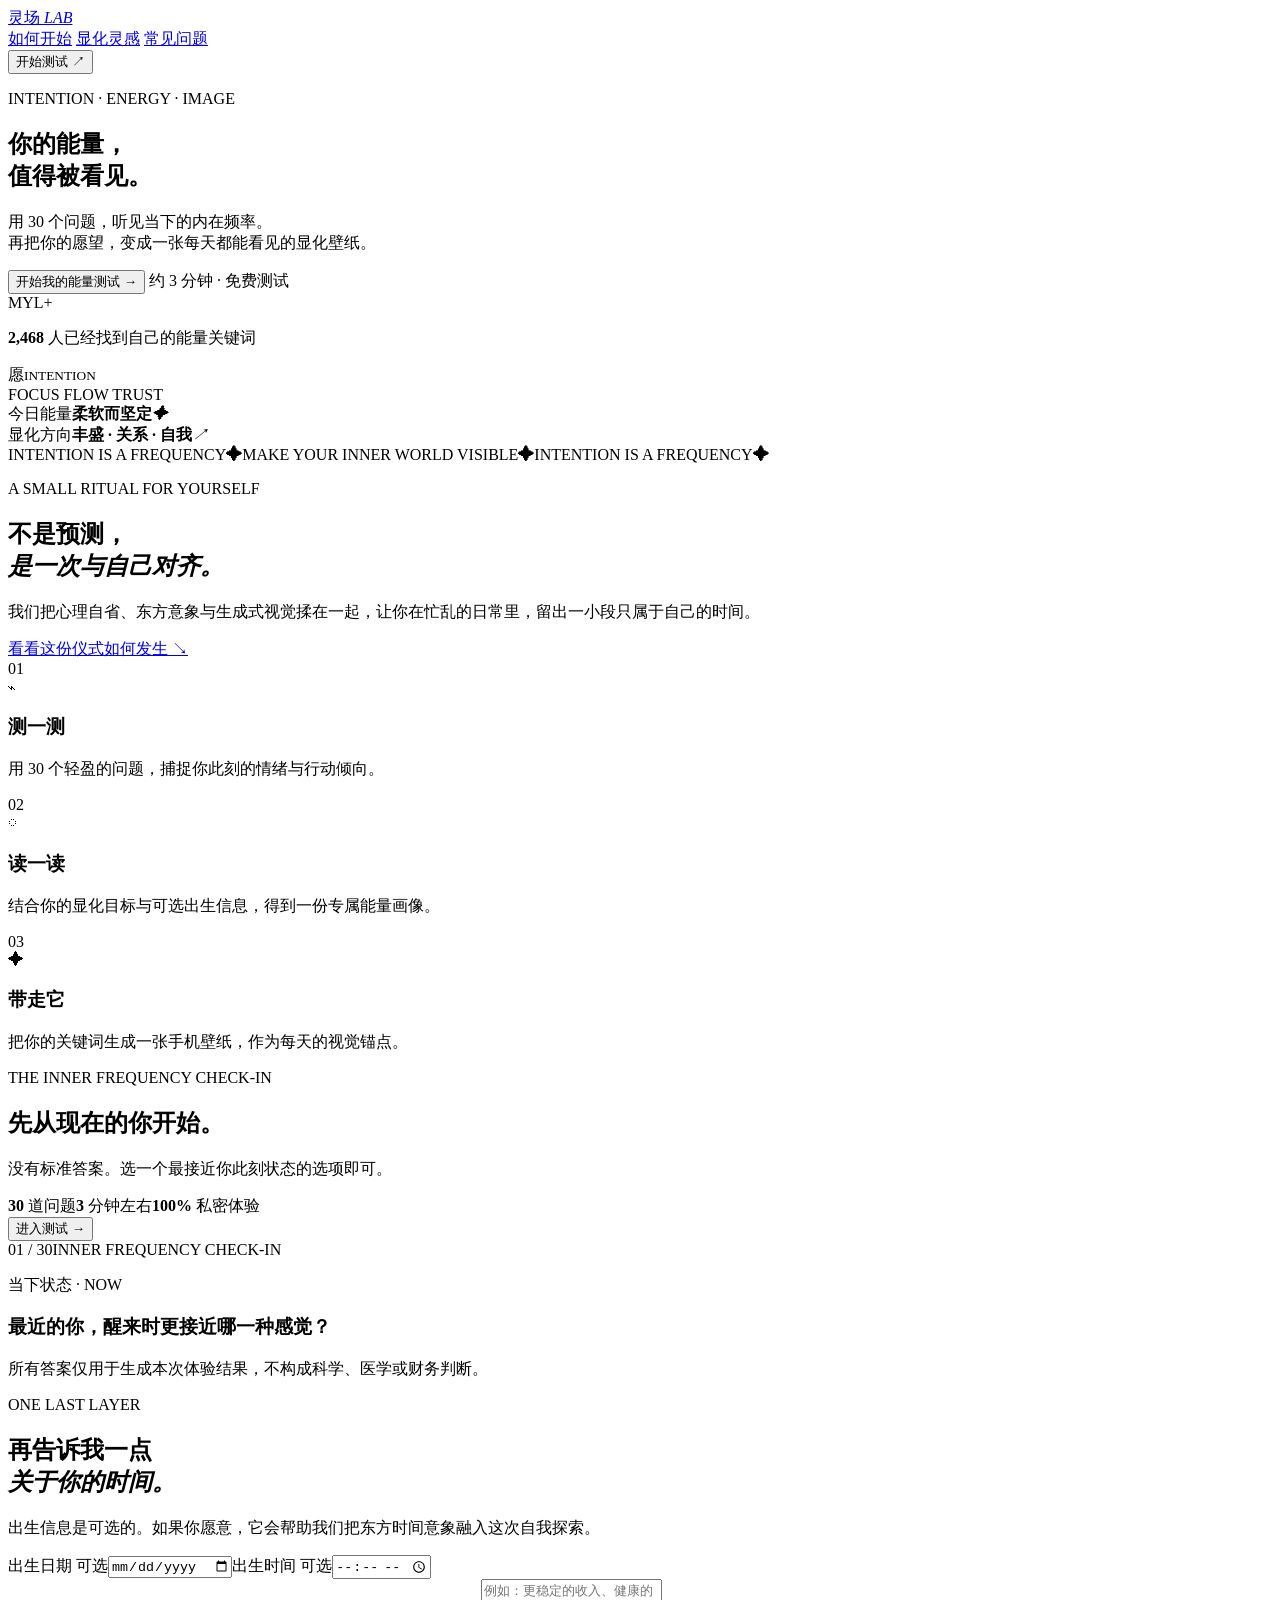
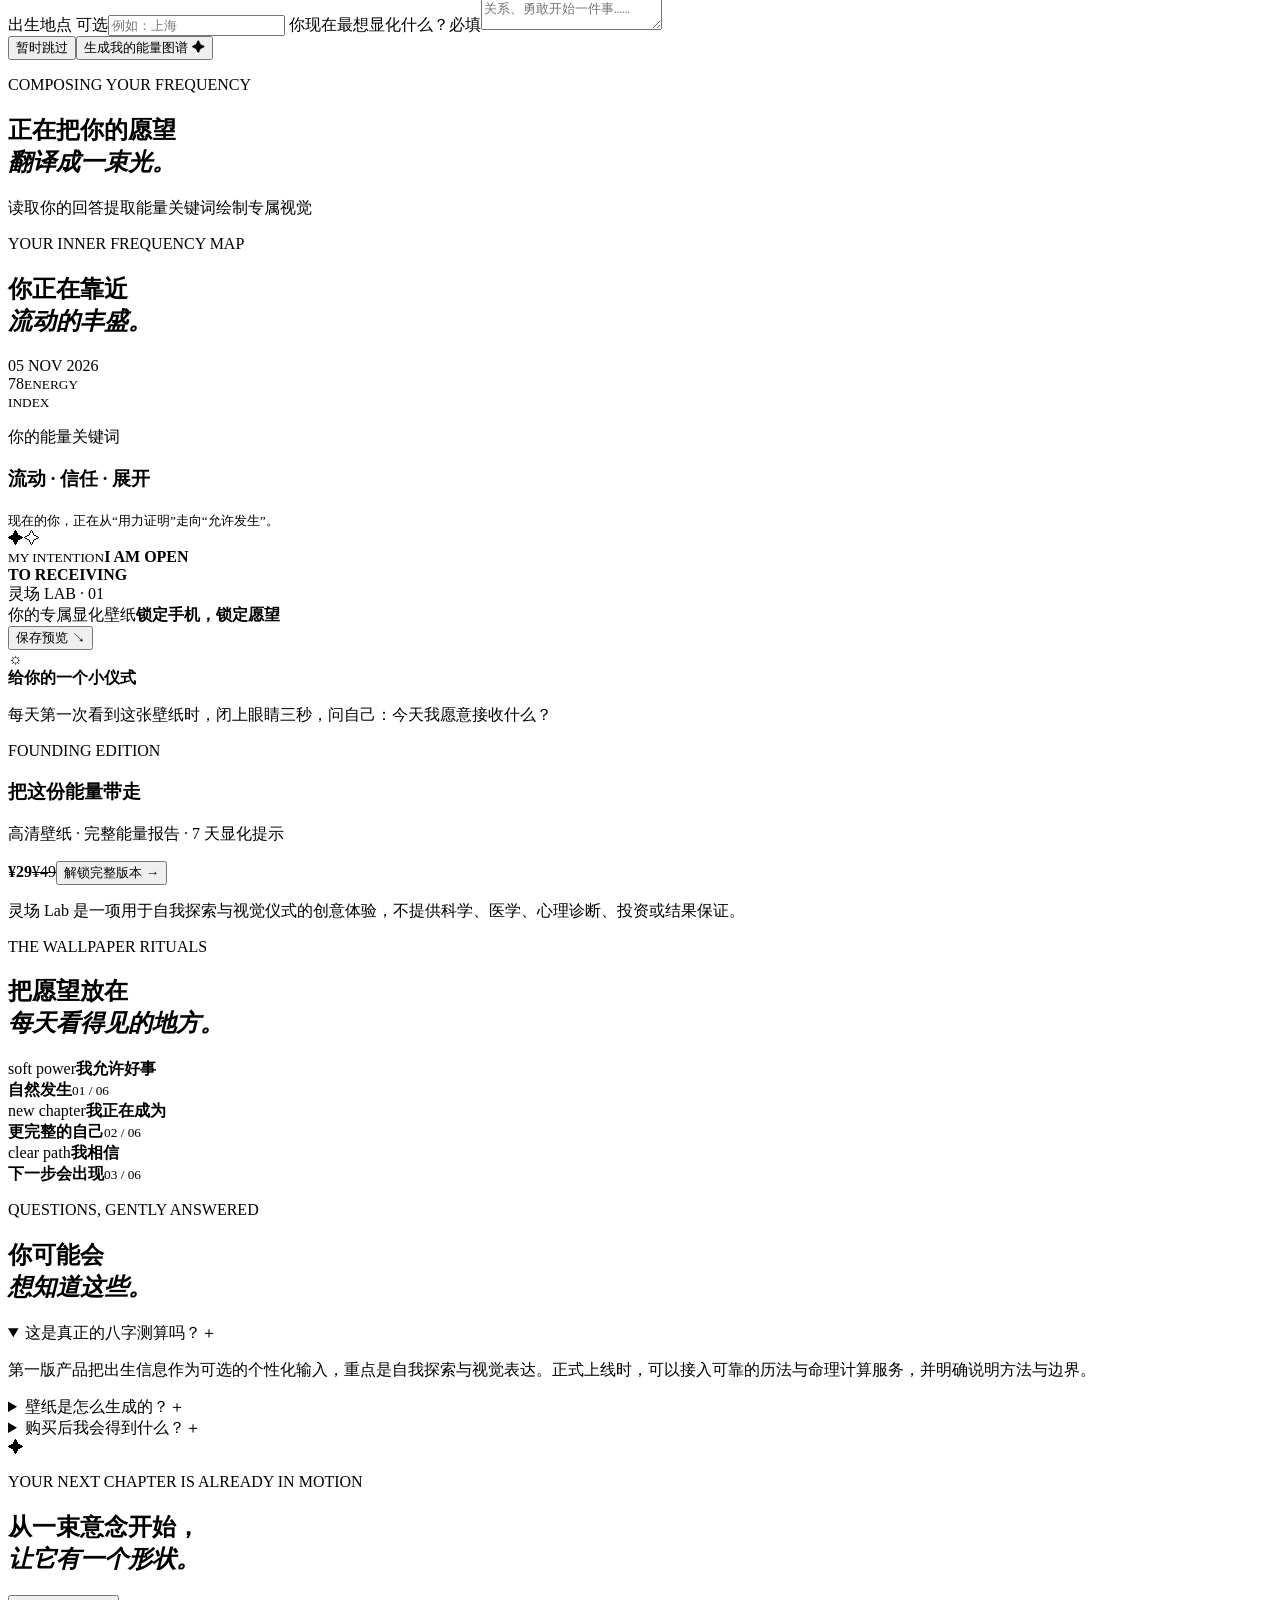
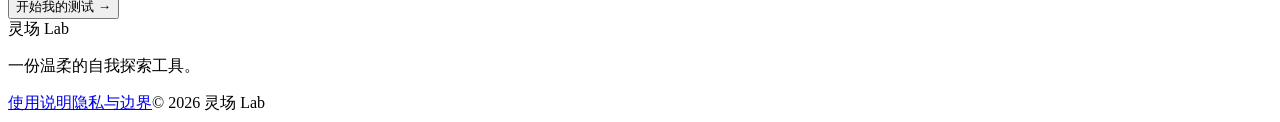
==== lingchang-lab-mvp/index.html @ 306cf2a4 "Add Lingchang Lab MVP landing page" ====
<!doctype html>
<html lang="zh-CN">
  <head>
    <meta charset="UTF-8" />
    <meta name="viewport" content="width=device-width, initial-scale=1.0" />
    <meta name="theme-color" content="#0d0c1b" />
    <meta name="description" content="灵场 Lab：用一组自我探索问题，生成属于你的显化能量壁纸。" />
    <title>灵场 Lab · 你的能量，值得被看见</title>
    <link rel="stylesheet" href="styles.css" />
  </head>
  <body>
    <div class="noise" aria-hidden="true"></div>

    <header class="site-header">
      <a class="brand" href="#top" aria-label="灵场 Lab 首页">
        <span class="brand-mark"><i></i><i></i><i></i></span>
        <span>灵场 <em>LAB</em></span>
      </a>
      <nav class="main-nav" aria-label="主导航">
        <a href="#how-it-works">如何开始</a>
        <a href="#rituals">显化灵感</a>
        <a href="#faq">常见问题</a>
      </nav>
      <button class="header-cta" type="button" data-scroll-to="quiz-shell">开始测试 <span>↗</span></button>
    </header>

    <main id="top">
      <section class="hero section-shell" id="hero">
        <div class="hero-copy">
          <p class="eyebrow"><span class="eyebrow-dot"></span> INTENTION · ENERGY · IMAGE</p>
          <h1>你的能量，<br /><span>值得被看见。</span></h1>
          <p class="hero-lede">用 30 个问题，听见当下的内在频率。<br />再把你的愿望，变成一张每天都能看见的显化壁纸。</p>
          <div class="hero-actions">
            <button class="primary-button" type="button" data-scroll-to="quiz-shell">开始我的能量测试 <span>→</span></button>
            <span class="tiny-note">约 3 分钟 · 免费测试</span>
          </div>
          <div class="hero-proof">
            <div class="avatar-stack" aria-hidden="true"><span>M</span><span>Y</span><span>L</span><span>+</span></div>
            <p><strong>2,468</strong> 人已经找到自己的能量关键词</p>
          </div>
        </div>
        <div class="hero-orbit" aria-label="抽象能量轨道视觉">
          <div class="orbit orbit-one"></div>
          <div class="orbit orbit-two"></div>
          <div class="orbit orbit-three"></div>
          <div class="hero-sun"><span>愿</span><small>INTENTION</small></div>
          <span class="orbit-label label-one">FOCUS</span>
          <span class="orbit-label label-two">FLOW</span>
          <span class="orbit-label label-three">TRUST</span>
          <div class="floating-card card-top"><span>今日能量</span><strong>柔软而坚定</strong><i>✦</i></div>
          <div class="floating-card card-bottom"><span>显化方向</span><strong>丰盛 · 关系 · 自我</strong><i>↗</i></div>
        </div>
      </section>

      <section class="marquee-strip" aria-label="灵场 Lab 核心理念">
        <div class="marquee-track"><span>INTENTION IS A FREQUENCY</span><b>✦</b><span>MAKE YOUR INNER WORLD VISIBLE</span><b>✦</b><span>INTENTION IS A FREQUENCY</span><b>✦</b></div>
      </section>

      <section class="intro section-shell" id="how-it-works">
        <div class="section-heading">
          <p class="eyebrow">A SMALL RITUAL FOR YOURSELF</p>
          <h2>不是预测，<br /><em>是一次与自己对齐。</em></h2>
        </div>
        <div class="intro-text"><p>我们把心理自省、东方意象与生成式视觉揉在一起，让你在忙乱的日常里，留出一小段只属于自己的时间。</p><a href="#rituals" class="text-link">看看这份仪式如何发生 <span>↘</span></a></div>
      </section>

      <section class="steps section-shell">
        <article class="step-card"><span class="step-number">01</span><div class="step-icon icon-pulse">⌁</div><h3>测一测</h3><p>用 30 个轻盈的问题，捕捉你此刻的情绪与行动倾向。</p></article>
        <article class="step-card"><span class="step-number">02</span><div class="step-icon icon-orbit">◌</div><h3>读一读</h3><p>结合你的显化目标与可选出生信息，得到一份专属能量画像。</p></article>
        <article class="step-card"><span class="step-number">03</span><div class="step-icon icon-star">✦</div><h3>带走它</h3><p>把你的关键词生成一张手机壁纸，作为每天的视觉锚点。</p></article>
      </section>

      <section class="quiz-section section-shell" id="quiz-shell">
        <div class="quiz-intro" id="quiz-intro">
          <p class="eyebrow">THE INNER FREQUENCY CHECK-IN</p>
          <h2>先从现在的你开始。</h2>
          <p>没有标准答案。选一个最接近你此刻状态的选项即可。</p>
          <div class="quiz-meta"><span><b>30</b> 道问题</span><span><b>3</b> 分钟左右</span><span><b>100%</b> 私密体验</span></div>
          <button class="primary-button" id="start-quiz" type="button">进入测试 <span>→</span></button>
        </div>

        <div class="quiz-panel hidden" id="quiz-panel">
          <div class="quiz-topline"><span id="question-count">01 / 30</span><span class="quiz-status">INNER FREQUENCY CHECK-IN</span></div>
          <div class="progress-line"><span id="progress-fill"></span></div>
          <div class="question-card">
            <p class="question-category" id="question-category">当下状态 · NOW</p>
            <h3 id="question-text">最近的你，醒来时更接近哪一种感觉？</h3>
            <div class="answer-list" id="answer-list"></div>
          </div>
          <p class="quiz-footnote">所有答案仅用于生成本次体验结果，不构成科学、医学或财务判断。</p>
        </div>

        <div class="profile-panel hidden" id="profile-panel">
          <div class="profile-copy"><p class="eyebrow">ONE LAST LAYER</p><h2>再告诉我一点<br /><em>关于你的时间。</em></h2><p>出生信息是可选的。如果你愿意，它会帮助我们把东方时间意象融入这次自我探索。</p></div>
          <form class="profile-form" id="profile-form">
            <div class="form-row"><label>出生日期 <span>可选</span><input type="date" name="birthDate" /></label><label>出生时间 <span>可选</span><input type="time" name="birthTime" /></label></div>
            <label>出生地点 <span>可选</span><input type="text" name="birthPlace" placeholder="例如：上海" /></label>
            <label>你现在最想显化什么？<span>必填</span><textarea name="intention" rows="3" required placeholder="例如：更稳定的收入、健康的关系、勇敢开始一件事……"></textarea></label>
            <div class="form-actions"><button class="text-button" id="skip-profile" type="button">暂时跳过</button><button class="primary-button" type="submit">生成我的能量图谱 <span>✦</span></button></div>
          </form>
        </div>

        <div class="loading-panel hidden" id="loading-panel"><div class="loader-orb"><span></span></div><p class="eyebrow">COMPOSING YOUR FREQUENCY</p><h2>正在把你的愿望<br /><em>翻译成一束光。</em></h2><div class="loading-steps"><span class="active">读取你的回答</span><span>提取能量关键词</span><span>绘制专属视觉</span></div></div>

        <div class="result-panel hidden" id="result-panel">
          <div class="result-heading"><div><p class="eyebrow">YOUR INNER FREQUENCY MAP</p><h2>你正在靠近<br /><em>流动的丰盛。</em></h2></div><span class="result-date">05 NOV 2026</span></div>
          <div class="result-grid">
            <div class="energy-card"><div class="energy-ring"><span id="energy-score">78</span><small>ENERGY<br />INDEX</small></div><p>你的能量关键词</p><h3 id="energy-keywords">流动 · 信任 · 展开</h3><div class="meter"><span></span></div><small class="muted">现在的你，正在从“用力证明”走向“允许发生”。</small></div>
            <div class="wallpaper-card"><div class="wallpaper-art" id="wallpaper-art"><span class="wallpaper-star star-a">✦</span><span class="wallpaper-star star-b">✧</span><div class="wallpaper-orb"><small>MY INTENTION</small><strong id="wallpaper-intention">I AM OPEN<br />TO RECEIVING</strong></div><span class="wallpaper-caption">灵场 LAB · 01</span></div><div class="wallpaper-info"><div><span>你的专属显化壁纸</span><strong>锁定手机，锁定愿望</strong></div><button class="download-button" type="button" id="download-wallpaper">保存预览 ↘</button></div></div>
          </div>
          <div class="result-bottom"><div class="ritual-note"><span class="note-icon">☼</span><div><strong>给你的一个小仪式</strong><p>每天第一次看到这张壁纸时，闭上眼睛三秒，问自己：今天我愿意接收什么？</p></div></div><div class="offer-card"><span class="offer-tag">FOUNDING EDITION</span><h3>把这份能量带走</h3><p>高清壁纸 · 完整能量报告 · 7 天显化提示</p><div class="offer-price"><strong>¥29</strong><s>¥49</s><button type="button" class="primary-button" id="buy-button">解锁完整版本 <span>→</span></button></div></div></div>
          <p class="disclaimer">灵场 Lab 是一项用于自我探索与视觉仪式的创意体验，不提供科学、医学、心理诊断、投资或结果保证。</p>
        </div>
      </section>

      <section class="rituals section-shell" id="rituals">
        <div class="section-heading"><p class="eyebrow">THE WALLPAPER RITUALS</p><h2>把愿望放在<br /><em>每天看得见的地方。</em></h2></div>
        <div class="ritual-gallery"><div class="ritual-tile tile-purple"><span>soft power</span><strong>我允许好事<br />自然发生</strong><small>01 / 06</small></div><div class="ritual-tile tile-green"><span>new chapter</span><strong>我正在成为<br />更完整的自己</strong><small>02 / 06</small></div><div class="ritual-tile tile-orange"><span>clear path</span><strong>我相信<br />下一步会出现</strong><small>03 / 06</small></div></div>
      </section>

      <section class="faq section-shell" id="faq"><div class="section-heading"><p class="eyebrow">QUESTIONS, GENTLY ANSWERED</p><h2>你可能会<br /><em>想知道这些。</em></h2></div><div class="faq-list"><details open><summary>这是真正的八字测算吗？<span>＋</span></summary><p>第一版产品把出生信息作为可选的个性化输入，重点是自我探索与视觉表达。正式上线时，可以接入可靠的历法与命理计算服务，并明确说明方法与边界。</p></details><details><summary>壁纸是怎么生成的？<span>＋</span></summary><p>系统会根据你的回答、显化目标和视觉偏好生成关键词，再交给图像模型制作独属于你的视觉版本。当前展示页使用的是演示视觉。</p></details><details><summary>购买后我会得到什么？<span>＋</span></summary><p>建议的首发套餐包括高清手机壁纸、完整能量报告和 7 天显化提示。支付、交付和下载权限可以在下一阶段接入。</p></details></div></section>

      <section class="closing section-shell"><div class="closing-symbol">✦</div><p class="eyebrow">YOUR NEXT CHAPTER IS ALREADY IN MOTION</p><h2>从一束意念开始，<br /><em>让它有一个形状。</em></h2><button class="primary-button" type="button" data-scroll-to="quiz-shell">开始我的测试 <span>→</span></button></section>
    </main>

    <footer class="site-footer section-shell"><div class="footer-brand"><span class="brand-mark"><i></i><i></i><i></i></span><span>灵场 Lab</span></div><p>一份温柔的自我探索工具。</p><div class="footer-links"><a href="#faq">使用说明</a><a href="#faq">隐私与边界</a><span>© 2026 灵场 Lab</span></div></footer>
    <div class="toast" id="toast" role="status" aria-live="polite"></div>
    <script src="app.js"></script>
  </body>
</html>
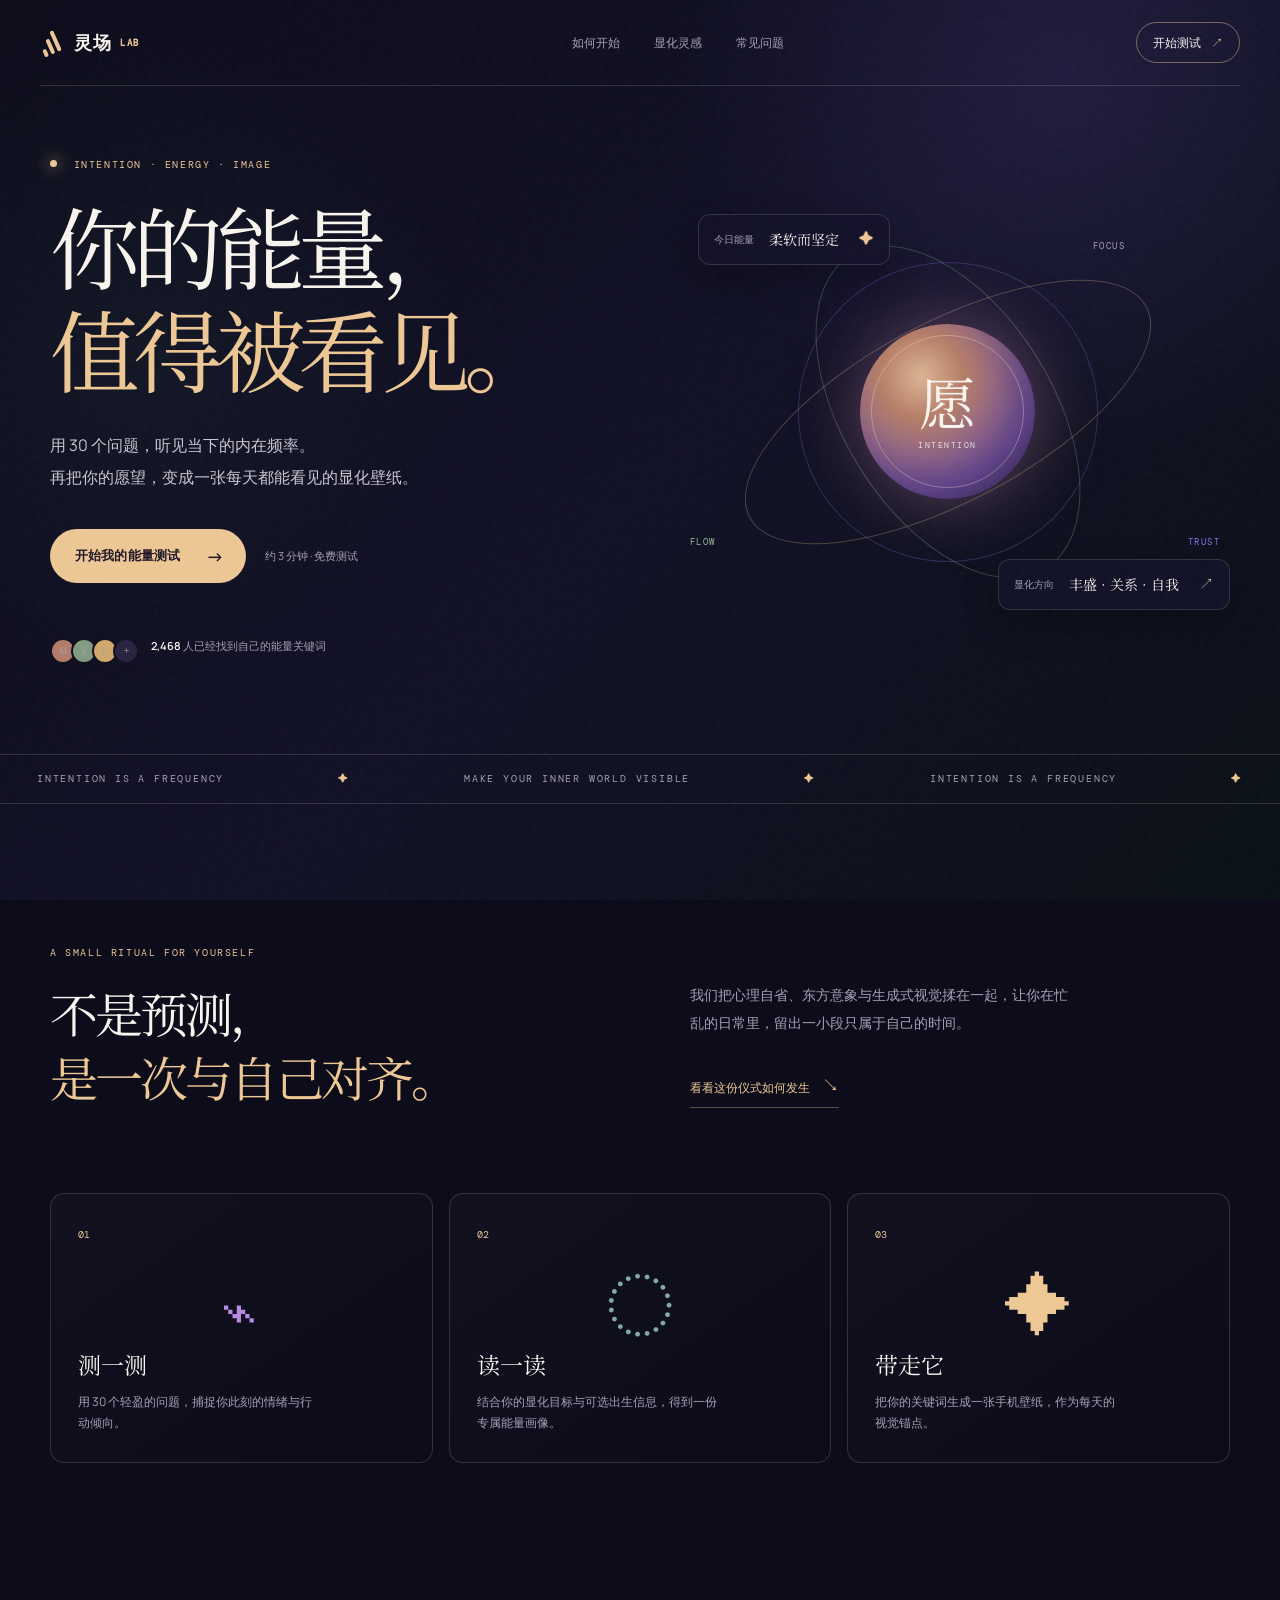
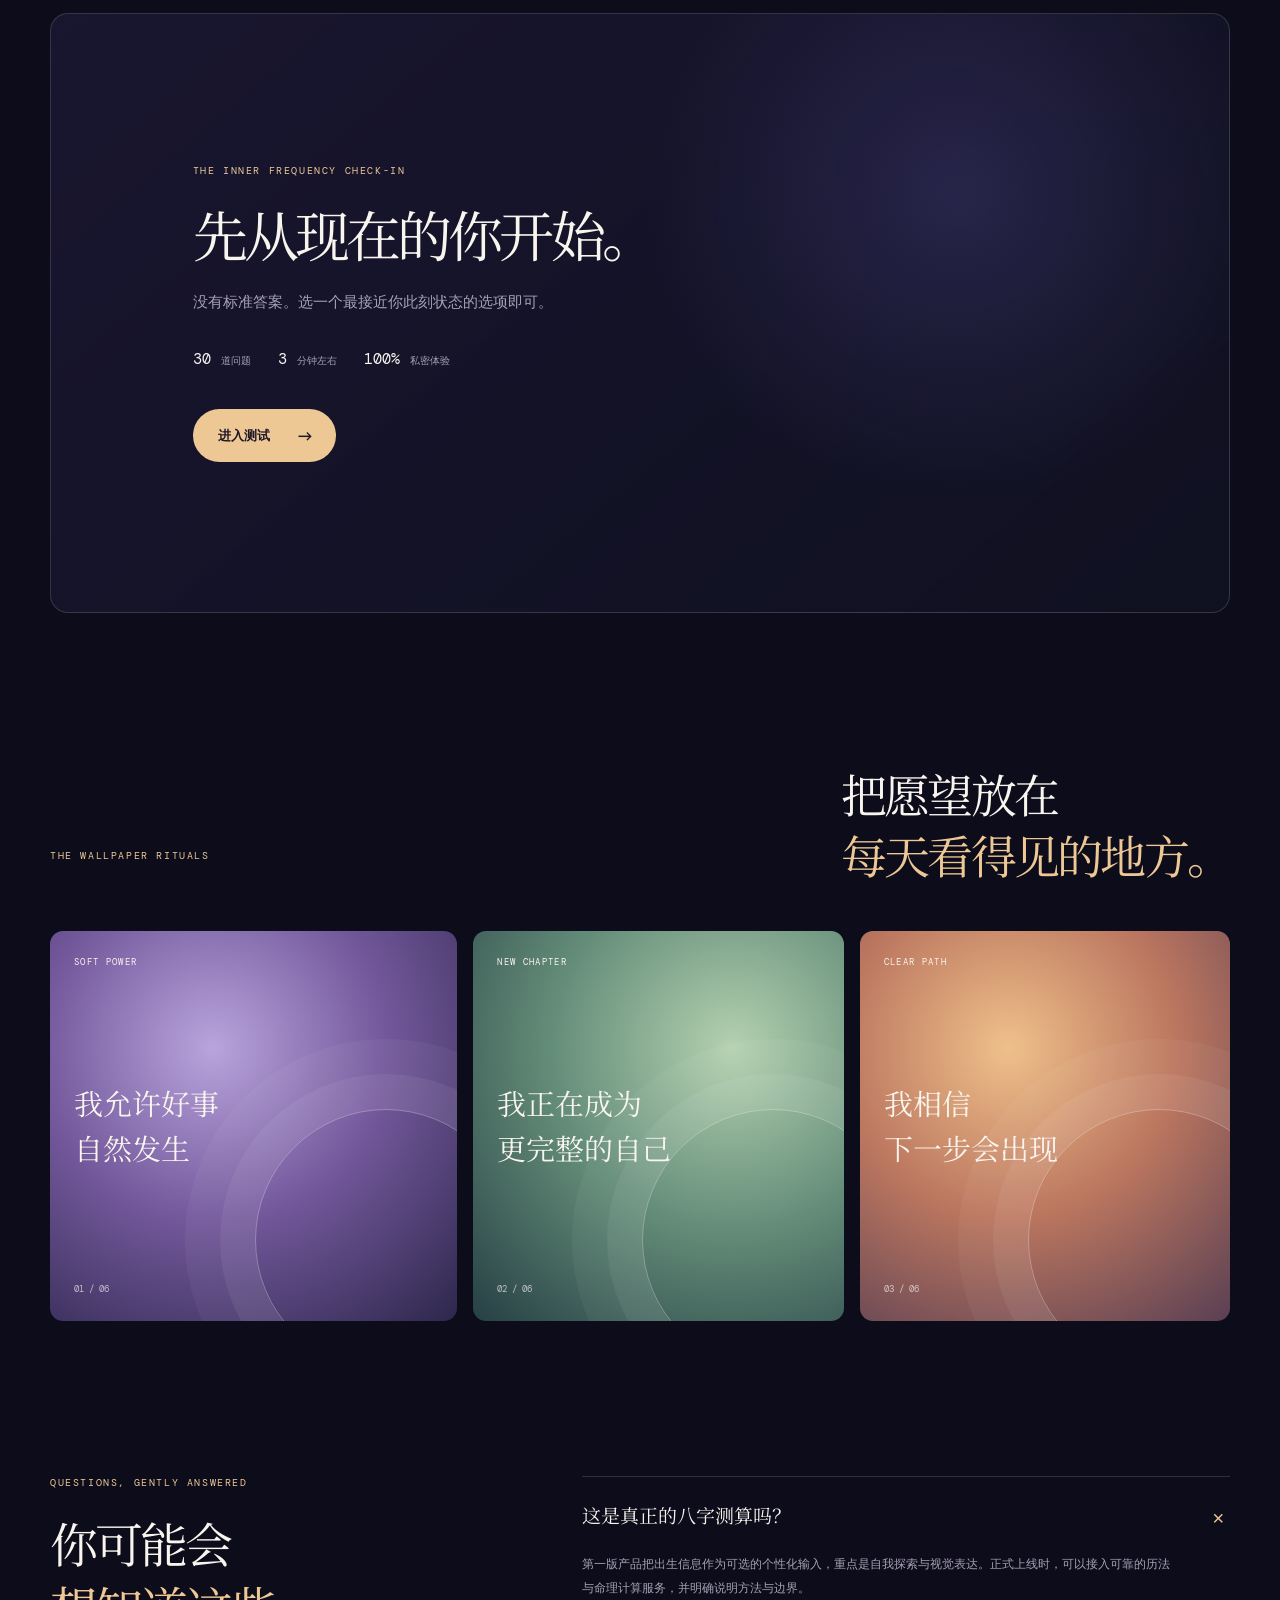
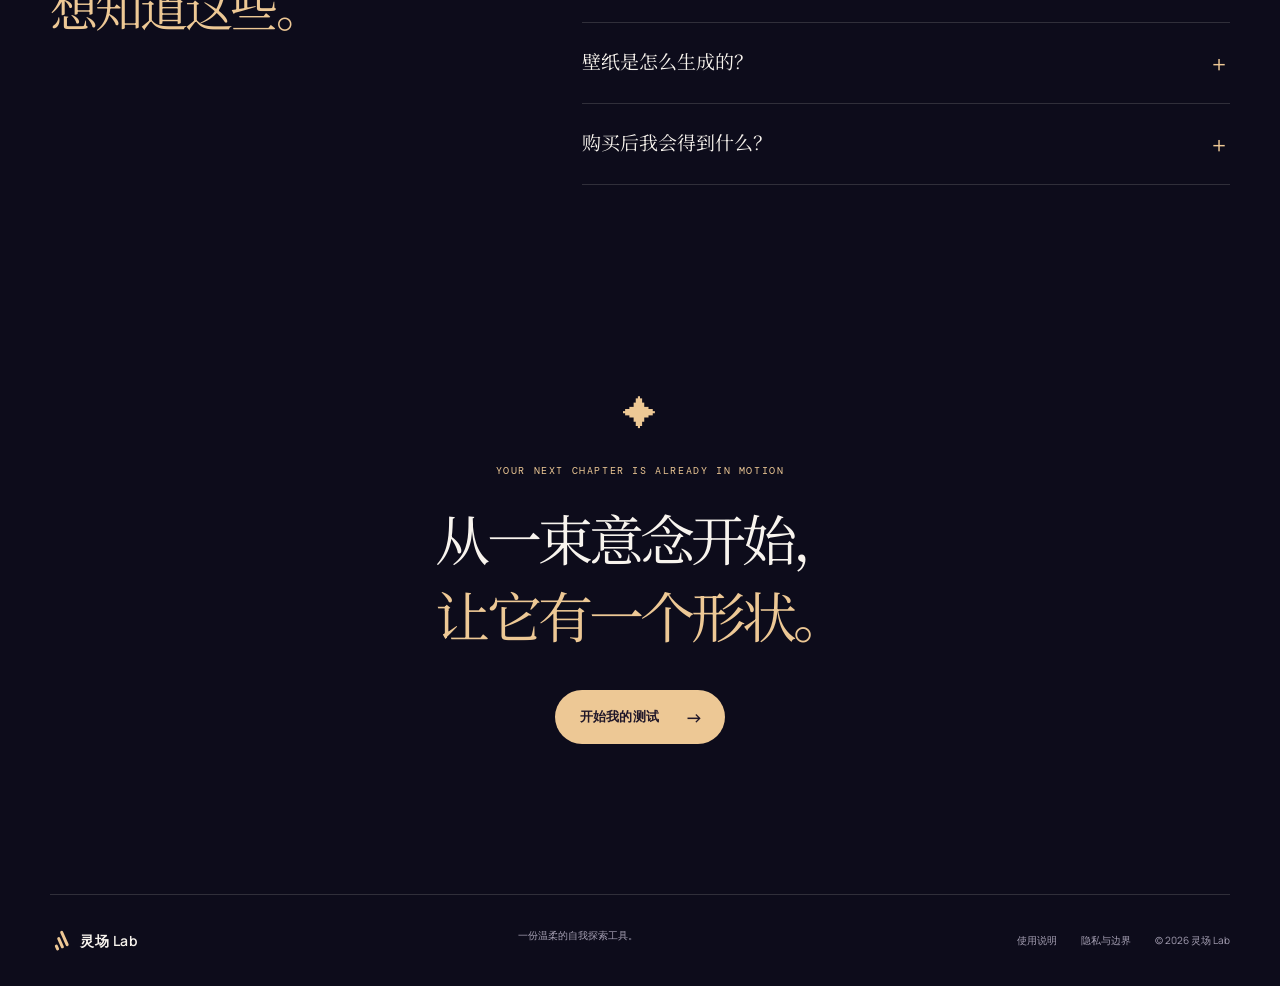
==== commit 063a6e12: "Refine Lingchang Lab wallpaper direction" ====
--- a/lingchang-lab-mvp/index.html
+++ b/lingchang-lab-mvp/index.html
@@ -106,7 +106,7 @@
           <div class="result-heading"><div><p class="eyebrow">YOUR INNER FREQUENCY MAP</p><h2>你正在靠近<br /><em>流动的丰盛。</em></h2></div><span class="result-date">05 NOV 2026</span></div>
           <div class="result-grid">
             <div class="energy-card"><div class="energy-ring"><span id="energy-score">78</span><small>ENERGY<br />INDEX</small></div><p>你的能量关键词</p><h3 id="energy-keywords">流动 · 信任 · 展开</h3><div class="meter"><span></span></div><small class="muted">现在的你，正在从“用力证明”走向“允许发生”。</small></div>
-            <div class="wallpaper-card"><div class="wallpaper-art" id="wallpaper-art"><span class="wallpaper-star star-a">✦</span><span class="wallpaper-star star-b">✧</span><div class="wallpaper-orb"><small>MY INTENTION</small><strong id="wallpaper-intention">I AM OPEN<br />TO RECEIVING</strong></div><span class="wallpaper-caption">灵场 LAB · 01</span></div><div class="wallpaper-info"><div><span>你的专属显化壁纸</span><strong>锁定手机，锁定愿望</strong></div><button class="download-button" type="button" id="download-wallpaper">保存预览 ↘</button></div></div>
+            <div class="wallpaper-card"><div class="wallpaper-art motion-on" id="wallpaper-art" aria-label="你的专属空灵星象花园壁纸预览"><span class="wallpaper-star star-a"></span><span class="wallpaper-star star-b"></span><span class="wallpaper-star star-c"></span><span class="wallpaper-star star-d"></span><span class="wallpaper-petal petal-a"></span><span class="wallpaper-petal petal-b"></span><span class="wallpaper-petal petal-c"></span><div class="wallpaper-orb"><span class="orb-halo"></span><span class="orb-core"></span></div><div class="wallpaper-constellation"><i></i><i></i><i></i><i></i><i></i><i></i></div></div><div class="wallpaper-info"><div><span>你的专属显化壁纸</span><strong>静态高清版 + 轻动态版</strong></div><div class="wallpaper-actions"><button class="download-button" type="button" id="download-wallpaper">保存静态 PNG ↘</button><button class="download-button motion-download" type="button" id="download-motion">导出动态 WebM ↘</button></div></div></div>
           </div>
           <div class="result-bottom"><div class="ritual-note"><span class="note-icon">☼</span><div><strong>给你的一个小仪式</strong><p>每天第一次看到这张壁纸时，闭上眼睛三秒，问自己：今天我愿意接收什么？</p></div></div><div class="offer-card"><span class="offer-tag">FOUNDING EDITION</span><h3>把这份能量带走</h3><p>高清壁纸 · 完整能量报告 · 7 天显化提示</p><div class="offer-price"><strong>¥29</strong><s>¥49</s><button type="button" class="primary-button" id="buy-button">解锁完整版本 <span>→</span></button></div></div></div>
           <p class="disclaimer">灵场 Lab 是一项用于自我探索与视觉仪式的创意体验，不提供科学、医学、心理诊断、投资或结果保证。</p>
--- a/lingchang-lab-mvp/styles.css
+++ b/lingchang-lab-mvp/styles.css
@@ -0,0 +1,47 @@
+@import url('https://fonts.googleapis.com/css2?family=DM+Mono:wght@400;500&family=Manrope:wght@400;500;600;700&family=Noto+Serif+SC:wght@400;500;600&display=swap');
+
+:root { --ink:#f8f4ee; --muted:#a6a0b4; --paper:#0d0c1b; --paper-2:#14132a; --line:rgba(248,244,238,.15); --gold:#edc895; --violet:#8376e8; --green:#95bd96; --orange:#dc9a64; --serif:'Noto Serif SC', Georgia, serif; --sans:'Manrope','Microsoft Yahei',sans-serif; --mono:'DM Mono',monospace; }
+* { box-sizing:border-box; }
+html { scroll-behavior:smooth; }
+body { margin:0; color:var(--ink); background:var(--paper); font-family:var(--sans); font-size:15px; line-height:1.65; overflow-x:hidden; }
+body:before { content:''; position:fixed; inset:0; z-index:-2; background:radial-gradient(circle at 83% 9%,rgba(92,74,160,.2),transparent 28%),radial-gradient(circle at 11% 39%,rgba(46,94,80,.11),transparent 25%),linear-gradient(135deg,#0d0c1b 0%,#121126 52%,#0b1117 100%); }
+.noise { position:fixed; inset:0; z-index:10; pointer-events:none; opacity:.045; background-image:url("data:image/svg+xml,%3Csvg viewBox='0 0 180 180' xmlns='http://www.w3.org/2000/svg'%3E%3Cfilter id='n'%3E%3CfeTurbulence type='fractalNoise' baseFrequency='.9' numOctaves='3' stitchTiles='stitch'/%3E%3C/filter%3E%3Crect width='100%25' height='100%25' filter='url(%23n)' opacity='.55'/%3E%3C/svg%3E"); }
+a { color:inherit; text-decoration:none; }
+button { font:inherit; color:inherit; cursor:pointer; }
+.section-shell { width:min(1180px,calc(100% - 80px)); margin:0 auto; }
+.site-header { width:min(1320px,calc(100% - 80px)); height:86px; margin:0 auto; display:flex; align-items:center; justify-content:space-between; border-bottom:1px solid var(--line); position:relative; z-index:2; }
+.brand,.footer-brand { display:flex; align-items:center; gap:12px; font-size:18px; letter-spacing:.04em; font-weight:600; }
+.brand em { color:var(--gold); font-family:var(--mono); font-style:normal; font-size:9px; letter-spacing:.18em; margin-left:4px; vertical-align:middle; }
+.brand-mark { display:flex; align-items:flex-end; gap:3px; width:22px; height:22px; transform:rotate(-24deg); }
+.brand-mark i { display:block; width:4px; border-radius:9px; background:var(--gold); }
+.brand-mark i:nth-child(1){height:8px}.brand-mark i:nth-child(2){height:16px}.brand-mark i:nth-child(3){height:22px}
+.main-nav { display:flex; gap:34px; margin-left:80px; color:var(--muted); font-size:12px; }
+.main-nav a:hover,.footer-links a:hover { color:var(--ink); }
+.header-cta { border:1px solid rgba(237,200,149,.45); background:transparent; border-radius:99px; padding:10px 16px; font-size:12px; transition:.25s ease; }
+.header-cta:hover { background:var(--gold); color:#171020; }
+.header-cta span { color:var(--gold); margin-left:8px; }.header-cta:hover span{color:#171020}
+.hero { min-height:650px; display:grid; grid-template-columns:1fr 1fr; align-items:center; gap:50px; padding:72px 0 88px; }
+.eyebrow { margin:0 0 22px; color:var(--gold); font-family:var(--mono); font-size:10px; letter-spacing:.16em; line-height:1.3; }
+.eyebrow-dot { display:inline-block; width:7px; height:7px; margin:0 9px 1px 0; border-radius:50%; background:var(--gold); box-shadow:0 0 15px var(--gold); }
+h1,h2,h3,p { margin-top:0; } h1,h2,h3 { font-weight:400; }
+h1 { font-family:var(--serif); font-size:clamp(52px,7vw,92px); line-height:1.15; letter-spacing:-.08em; margin:0 0 30px; }
+h1 span,h2 em { color:var(--gold); font-style:normal; }
+.hero-lede { color:#cbc6d0; font-size:16px; line-height:2; margin-bottom:36px; }
+.hero-actions { display:flex; align-items:center; gap:19px; }.primary-button { display:inline-flex; align-items:center; justify-content:center; gap:26px; border:0; border-radius:99px; padding:16px 22px 16px 25px; color:#201729; background:var(--gold); font-size:13px; font-weight:600; letter-spacing:.01em; transition:.25s ease; }.primary-button:hover{background:#f4deb8; transform:translateY(-2px);box-shadow:0 14px 40px rgba(237,200,149,.16)} .primary-button span{font-size:18px;line-height:0}.tiny-note{color:var(--muted);font-size:11px}
+.hero-proof { display:flex; align-items:center; gap:12px; margin-top:54px; color:var(--muted); font-size:11px; }.hero-proof strong{color:var(--ink);font-weight:600}.avatar-stack{display:flex}.avatar-stack span{display:grid;place-items:center;width:26px;height:26px;margin-left:-5px;border:2px solid #101020;border-radius:50%;font-family:var(--serif);font-size:9px;background:#7b6bc5}.avatar-stack span:first-child{margin-left:0;background:#b27c69}.avatar-stack span:nth-child(2){background:#829c83}.avatar-stack span:nth-child(3){background:#d1a86e}.avatar-stack span:last-child{background:#282440;color:var(--gold)}
+.hero-orbit { height:500px; position:relative; display:grid; place-items:center; }.orbit{position:absolute;border:1px solid rgba(237,200,149,.28);border-radius:50%;transform:rotate(-28deg)}.orbit-one{width:450px;height:180px}.orbit-two{width:370px;height:210px;transform:rotate(58deg);border-color:rgba(149,189,150,.3)}.orbit-three{width:300px;height:300px;border-color:rgba(131,118,232,.28)}.hero-sun{width:175px;height:175px;border-radius:50%;display:flex;flex-direction:column;align-items:center;justify-content:center;background:radial-gradient(circle at 35% 30%,#dcb594 0%,#b67e68 25%,#7351a2 67%,#292044 100%);box-shadow:0 0 70px rgba(191,128,164,.45),inset -22px -25px 30px rgba(25,14,45,.25);position:relative;z-index:1}.hero-sun:after{content:'';position:absolute;inset:11px;border:1px solid rgba(255,240,209,.32);border-radius:50%}.hero-sun span{font-family:var(--serif);font-size:57px;line-height:1}.hero-sun small{font-family:var(--mono);font-size:8px;letter-spacing:.19em;margin-top:10px;opacity:.85}.orbit-label{position:absolute;font-family:var(--mono);font-size:9px;letter-spacing:.16em;color:var(--muted)}.label-one{top:77px;right:105px}.label-two{left:25px;bottom:112px;color:var(--green)}.label-three{right:10px;bottom:112px;color:var(--violet)}
+.floating-card{position:absolute;z-index:2;display:flex;align-items:center;gap:15px;padding:12px 15px;border:1px solid rgba(248,244,238,.14);border-radius:12px;background:rgba(20,19,42,.82);backdrop-filter:blur(12px);box-shadow:0 15px 35px rgba(0,0,0,.25)}.floating-card span{font-size:10px;color:var(--muted);display:block}.floating-card strong{display:block;font-family:var(--serif);font-size:14px;font-weight:400}.floating-card i{color:var(--gold);font-style:normal;font-size:15px;margin-left:5px}.card-top{top:52px;left:33px}.card-bottom{right:0;bottom:52px}.card-bottom i{color:var(--green)}
+.marquee-strip{border-top:1px solid var(--line);border-bottom:1px solid var(--line);overflow:hidden;padding:16px 0;color:var(--muted);font-family:var(--mono);font-size:10px;letter-spacing:.18em;white-space:nowrap}.marquee-track{display:flex;justify-content:space-around;min-width:100%;gap:40px}.marquee-track b{color:var(--gold);font-weight:400}
+.intro{display:grid;grid-template-columns:1fr 1fr;gap:100px;padding:142px 0 85px}.section-heading h2{font-family:var(--serif);font-size:48px;line-height:1.32;letter-spacing:-.06em;margin:0}.intro-text{align-self:end;max-width:380px;color:var(--muted);font-size:14px;line-height:2}.text-link{display:inline-flex;gap:12px;color:var(--gold);font-size:12px;margin-top:25px;border-bottom:1px solid rgba(237,200,149,.35);padding-bottom:7px}.text-link span{font-size:17px;line-height:1}
+.steps{display:grid;grid-template-columns:repeat(3,1fr);gap:16px;padding-bottom:150px}.step-card{min-height:270px;padding:27px;border:1px solid var(--line);border-radius:14px;position:relative;background:linear-gradient(145deg,rgba(255,255,255,.025),transparent);transition:.25s ease}.step-card:hover{border-color:rgba(237,200,149,.45);transform:translateY(-4px)}.step-number{font-family:var(--mono);font-size:10px;color:var(--gold)}.step-icon{height:100px;display:grid;place-items:center;font-size:68px;font-family:var(--serif);font-weight:400}.icon-pulse{color:#b78be0}.icon-orbit{color:#84a9a0}.icon-star{color:#edc895}.step-card h3{font-family:var(--serif);font-size:23px;margin-bottom:7px}.step-card p{color:var(--muted);font-size:12px;line-height:1.8;margin:0;max-width:240px}
+.quiz-section{padding:0 0 150px}.quiz-intro,.quiz-panel,.profile-panel,.loading-panel,.result-panel{border:1px solid var(--line);border-radius:18px;min-height:600px;background:linear-gradient(140deg,rgba(50,43,91,.32),rgba(17,18,34,.74));overflow:hidden}.quiz-intro{padding:98px 12%;display:flex;flex-direction:column;align-items:flex-start;justify-content:center;background:radial-gradient(circle at 77% 30%,rgba(131,118,232,.18),transparent 31%),linear-gradient(140deg,rgba(50,43,91,.32),rgba(17,18,34,.74))}.quiz-intro h2,.profile-copy h2,.loading-panel h2,.result-heading h2{font-family:var(--serif);font-size:55px;line-height:1.26;letter-spacing:-.07em;margin:0 0 22px}.quiz-intro>p:not(.eyebrow){color:var(--muted);margin-bottom:32px}.quiz-meta{display:flex;gap:27px;margin:0 0 37px;color:var(--muted);font-family:var(--mono);font-size:10px}.quiz-meta b{color:var(--ink);font-size:15px;font-weight:400;margin-right:4px}.hidden{display:none!important}
+.quiz-panel{padding:54px 10%}.quiz-topline{display:flex;justify-content:space-between;color:var(--gold);font-family:var(--mono);font-size:10px;letter-spacing:.1em}.quiz-status{color:var(--muted);font-size:9px}.progress-line{height:2px;background:rgba(248,244,238,.12);margin:20px 0 70px}.progress-line span{display:block;width:3.3%;height:100%;background:var(--gold);transition:width .35s ease}.question-card{max-width:700px;margin:0 auto}.question-category{font-family:var(--mono);font-size:10px;color:var(--gold);letter-spacing:.14em}.question-card h3{font-family:var(--serif);font-size:34px;line-height:1.45;letter-spacing:-.04em;margin:12px 0 36px}.answer-list{display:grid;grid-template-columns:1fr 1fr;gap:12px}.answer-button{display:flex;align-items:flex-start;gap:13px;text-align:left;border:1px solid var(--line);border-radius:10px;padding:17px;background:rgba(255,255,255,.025);font-size:13px;min-height:76px;transition:.25s ease}.answer-button span{display:grid;place-items:center;width:20px;height:20px;flex:0 0 20px;border:1px solid rgba(237,200,149,.5);border-radius:50%;color:var(--gold);font-family:var(--mono);font-size:9px}.answer-button:hover{border-color:var(--gold);background:rgba(237,200,149,.08);transform:translateY(-2px)}.quiz-footnote{margin:60px auto 0;text-align:center;color:var(--muted);font-size:10px}
+.profile-panel{display:grid;grid-template-columns:.9fr 1.1fr;gap:80px;padding:88px 10%;background:radial-gradient(circle at 20% 20%,rgba(149,189,150,.12),transparent 37%),linear-gradient(140deg,rgba(50,43,91,.32),rgba(17,18,34,.74))}.profile-copy{align-self:center}.profile-copy h2{font-size:49px}.profile-copy>p:last-child{color:var(--muted);font-size:13px;line-height:2;max-width:350px}.profile-form{display:flex;flex-direction:column;justify-content:center;gap:19px}.profile-form label{display:flex;flex-direction:column;gap:8px;color:#d8d3db;font-size:11px}.profile-form label span{font-family:var(--mono);color:var(--muted);font-size:9px;margin-left:7px;display:inline}.profile-form input,.profile-form textarea{width:100%;border:1px solid var(--line);border-radius:8px;outline:0;background:rgba(8,9,19,.32);color:var(--ink);padding:13px;font:inherit;font-size:12px;resize:vertical}.profile-form input:focus,.profile-form textarea:focus{border-color:var(--gold)}.form-row{display:grid;grid-template-columns:1fr 1fr;gap:15px}.form-actions{display:flex;align-items:center;justify-content:space-between;margin-top:12px}.text-button{border:0;background:none;color:var(--muted);font-size:11px;padding:10px 0}.text-button:hover{color:var(--ink)}
+.loading-panel{display:flex;align-items:center;justify-content:center;flex-direction:column;text-align:center;background:radial-gradient(circle at 50% 34%,rgba(131,118,232,.2),transparent 28%),linear-gradient(140deg,rgba(50,43,91,.32),rgba(17,18,34,.74))}.loader-orb{width:100px;height:100px;border:1px solid rgba(237,200,149,.5);border-radius:50%;display:grid;place-items:center;animation:spin 4s linear infinite;margin-bottom:38px}.loader-orb:before,.loader-orb:after{content:'';position:absolute;width:140px;height:42px;border:1px solid rgba(149,189,150,.35);border-radius:50%;transform:rotate(45deg)}.loader-orb:after{transform:rotate(-45deg);border-color:rgba(131,118,232,.4)}.loader-orb span{width:34px;height:34px;border-radius:50%;background:radial-gradient(circle at 35% 30%,#edc895,#9d6b86 55%,#4c3474);box-shadow:0 0 45px rgba(237,200,149,.45)}@keyframes spin{to{transform:rotate(360deg)}}.loading-panel h2{font-size:43px}.loading-steps{display:flex;gap:23px;font-family:var(--mono);font-size:9px;color:var(--muted);margin-top:12px}.loading-steps span{transition:.4s}.loading-steps .active{color:var(--gold)}
+.result-panel{padding:68px 7%;background:radial-gradient(circle at 78% 18%,rgba(131,118,232,.16),transparent 26%),linear-gradient(140deg,rgba(50,43,91,.32),rgba(17,18,34,.74))}.result-heading{display:flex;justify-content:space-between;align-items:flex-start;margin-bottom:45px}.result-heading h2{font-size:48px}.result-date{font-family:var(--mono);font-size:9px;color:var(--muted);letter-spacing:.14em;margin-top:8px}.result-grid{display:grid;grid-template-columns:.8fr 1.2fr;gap:18px}.energy-card,.wallpaper-card{border:1px solid var(--line);border-radius:13px;background:rgba(255,255,255,.025);overflow:hidden}.energy-card{padding:30px;display:flex;flex-direction:column;align-items:center;text-align:center}.energy-ring{width:178px;height:178px;display:flex;flex-direction:column;align-items:center;justify-content:center;border-radius:50%;background:radial-gradient(circle at center,transparent 54%,rgba(237,200,149,.1) 55%,rgba(237,200,149,.1) 56%,transparent 57%),conic-gradient(var(--gold) 0 78%,rgba(248,244,238,.08) 78% 100%);position:relative}.energy-ring:before{content:'';position:absolute;inset:18px;border-radius:50%;background:#17152d}.energy-ring>*{position:relative}.energy-ring span{font-family:var(--serif);font-size:43px;color:var(--gold);line-height:1}.energy-ring small{font-family:var(--mono);font-size:8px;line-height:1.4;color:var(--muted);margin-top:7px}.energy-card>p{font-size:11px;color:var(--muted);margin:26px 0 6px}.energy-card h3{font-family:var(--serif);font-size:22px;margin-bottom:16px}.meter{height:3px;width:100%;background:rgba(248,244,238,.1);margin-bottom:15px}.meter span{display:block;width:78%;height:100%;background:linear-gradient(90deg,var(--violet),var(--gold))}.muted{color:var(--muted);font-size:11px;line-height:1.8}.wallpaper-art{height:344px;position:relative;display:grid;place-items:center;overflow:hidden;background:radial-gradient(circle at 30% 26%,#e0b880 0,#af7485 20%,transparent 45%),radial-gradient(circle at 70% 70%,#57766d 0,#24254d 43%,#111226 78%)}.wallpaper-art:before,.wallpaper-art:after{content:'';position:absolute;border:1px solid rgba(237,200,149,.32);width:450px;height:190px;border-radius:50%;transform:rotate(42deg)}.wallpaper-art:after{width:340px;height:280px;transform:rotate(-48deg);border-color:rgba(149,189,150,.28)}.wallpaper-orb{width:220px;height:220px;display:flex;flex-direction:column;align-items:center;justify-content:center;text-align:center;border-radius:50%;background:radial-gradient(circle at 34% 27%,#f0ca8b 0,#bd7793 30%,#63519a 67%,#20213c 100%);box-shadow:0 0 70px rgba(221,155,146,.35);z-index:1}.wallpaper-orb small{font-family:var(--mono);font-size:8px;letter-spacing:.12em;color:#f8e9d2;margin-bottom:16px}.wallpaper-orb strong{font-family:var(--serif);font-size:18px;line-height:1.7;font-weight:400;letter-spacing:.05em}.wallpaper-star{position:absolute;color:var(--gold);z-index:2}.star-a{top:60px;left:17%;font-size:21px}.star-b{right:17%;bottom:66px;font-size:16px;color:#b4d6af}.wallpaper-caption{position:absolute;bottom:20px;left:24px;font-family:var(--mono);font-size:8px;letter-spacing:.16em;color:rgba(248,244,238,.7)}.wallpaper-info{display:flex;align-items:center;justify-content:space-between;padding:20px 22px}.wallpaper-info span,.wallpaper-info strong{display:block}.wallpaper-info span{font-size:10px;color:var(--muted)}.wallpaper-info strong{font-family:var(--serif);font-size:15px;font-weight:400;margin-top:4px}.download-button{border:1px solid rgba(237,200,149,.5);border-radius:99px;background:transparent;padding:9px 13px;font-size:10px;color:var(--gold)}.download-button:hover{background:var(--gold);color:#201729}.result-bottom{display:grid;grid-template-columns:1fr 1fr;gap:18px;margin-top:18px}.ritual-note{display:flex;gap:18px;align-items:flex-start;padding:25px;border:1px solid var(--line);border-radius:13px}.note-icon{color:var(--gold);font-size:24px}.ritual-note strong{font-family:var(--serif);font-size:17px;font-weight:400}.ritual-note p{margin:8px 0 0;color:var(--muted);font-size:11px;line-height:1.8}.offer-card{padding:25px;border:1px solid rgba(237,200,149,.33);border-radius:13px;background:linear-gradient(145deg,rgba(237,200,149,.09),rgba(255,255,255,.025))}.offer-tag{color:var(--gold);font-family:var(--mono);font-size:9px;letter-spacing:.14em}.offer-card h3{font-family:var(--serif);font-size:23px;margin:14px 0 4px}.offer-card>p{color:var(--muted);font-size:11px;margin-bottom:19px}.offer-price{display:flex;align-items:center;gap:12px}.offer-price strong{font-family:var(--serif);font-size:29px;color:var(--gold)}.offer-price s{font-size:11px;color:var(--muted)}.offer-price .primary-button{margin-left:auto;font-size:11px;padding:12px 15px 12px 18px;gap:12px}.disclaimer{max-width:700px;color:#787484;text-align:center;font-size:10px;line-height:1.8;margin:32px auto 0}
+.rituals{padding:0 0 155px}.rituals .section-heading{display:flex;justify-content:space-between;align-items:flex-end;margin-bottom:47px}.rituals .section-heading h2{font-size:46px}.ritual-gallery{display:grid;grid-template-columns:1.1fr 1fr 1fr;gap:16px}.ritual-tile{height:390px;border-radius:13px;padding:24px;display:flex;flex-direction:column;justify-content:space-between;position:relative;overflow:hidden}.ritual-tile:after{content:'';position:absolute;width:260px;height:260px;border:1px solid rgba(255,255,255,.3);border-radius:50%;right:-60px;bottom:-50px;box-shadow:0 0 0 35px rgba(255,255,255,.06),0 0 0 70px rgba(255,255,255,.04)}.ritual-tile span{font-family:var(--mono);font-size:9px;letter-spacing:.15em;text-transform:uppercase}.ritual-tile strong{font-family:var(--serif);font-weight:400;font-size:29px;line-height:1.55;position:relative;z-index:1}.ritual-tile small{font-family:var(--mono);font-size:9px;opacity:.7}.tile-purple{background:radial-gradient(circle at 40% 30%,#b9a4dd,#72579a 48%,#2d274c)}.tile-green{background:radial-gradient(circle at 70% 30%,#b4d1b0,#648d79 48%,#263f44)}.tile-orange{background:radial-gradient(circle at 40% 30%,#efc08a,#bb765f 48%,#593f53)}
+.faq{padding:0 0 150px;display:grid;grid-template-columns:.8fr 1.2fr;gap:100px}.faq-list details{border-top:1px solid var(--line);padding:22px 0}.faq-list details:last-child{border-bottom:1px solid var(--line)}.faq-list summary{cursor:pointer;list-style:none;font-family:var(--serif);font-size:19px;display:flex;justify-content:space-between}.faq-list summary::-webkit-details-marker{display:none}.faq-list summary span{font-family:var(--sans);font-size:22px;color:var(--gold);font-weight:300}.faq-list details[open] summary span{transform:rotate(45deg)}.faq-list p{color:var(--muted);font-size:12px;line-height:2;max-width:590px;margin:16px 40px 0 0}
+.closing{text-align:center;padding:50px 0 150px}.closing-symbol{font-size:34px;color:var(--gold);margin-bottom:23px}.closing h2{font-family:var(--serif);font-size:55px;line-height:1.4;letter-spacing:-.07em;margin:0 0 37px}.site-footer{border-top:1px solid var(--line);min-height:92px;display:flex;align-items:center;justify-content:space-between;color:var(--muted);font-size:10px}.footer-brand{color:var(--ink);font-size:14px}.footer-brand .brand-mark{transform:rotate(-24deg) scale(.75);margin-right:-4px}.footer-links{display:flex;gap:24px}.toast{position:fixed;left:50%;bottom:26px;transform:translate(-50%,20px);opacity:0;pointer-events:none;padding:12px 20px;border:1px solid rgba(237,200,149,.45);border-radius:99px;background:#1c1930;color:var(--ink);font-size:12px;z-index:20;transition:.3s ease}.toast.show{opacity:1;transform:translate(-50%,0)}
+@media (max-width:900px){.section-shell,.site-header{width:min(100% - 40px,680px)}.main-nav{display:none}.hero{grid-template-columns:1fr;padding-top:55px}.hero-orbit{height:420px;order:-1}.hero-copy{text-align:center}.hero-actions,.hero-proof{justify-content:center}.intro,.faq{grid-template-columns:1fr;gap:35px}.intro{padding-top:100px}.steps{padding-bottom:100px}.profile-panel{grid-template-columns:1fr;gap:35px;padding:55px 8%}.quiz-intro,.quiz-panel{padding-left:8%;padding-right:8%}.result-grid,.result-bottom{grid-template-columns:1fr}.ritual-gallery{grid-template-columns:1fr 1fr}.ritual-tile:first-child{grid-column:span 2}.faq{gap:50px}.site-footer{flex-wrap:wrap;gap:15px;padding:25px 0}}
+@media (max-width:580px){.section-shell,.site-header{width:calc(100% - 32px)}.site-header{height:72px}.header-cta{padding:8px 11px;font-size:10px}.hero{padding:48px 0 70px;min-height:0}.hero-orbit{height:340px;transform:scale(.76);margin:-20px -20px}.hero-lede{font-size:14px}.hero-actions{flex-direction:column;gap:14px}.hero-proof{margin-top:40px}.floating-card{transform:scale(.82)}.card-top{left:-4px}.card-bottom{right:-20px}.section-heading h2,.quiz-intro h2{font-size:38px}.steps{grid-template-columns:1fr;gap:10px;padding-bottom:85px}.step-card{min-height:220px}.step-icon{height:68px}.quiz-section{padding-bottom:90px}.quiz-intro,.quiz-panel,.profile-panel,.loading-panel,.result-panel{min-height:550px}.quiz-intro{padding:70px 25px}.quiz-meta{gap:12px}.quiz-panel{padding:33px 20px}.progress-line{margin-bottom:45px}.question-card h3{font-size:26px}.answer-list{grid-template-columns:1fr}.answer-button{min-height:0}.profile-panel{padding:48px 23px}.profile-copy h2,.loading-panel h2,.result-heading h2{font-size:37px}.form-row{grid-template-columns:1fr}.form-actions{align-items:flex-start;flex-direction:column-reverse;gap:12px}.form-actions .primary-button{width:100%}.loading-steps{flex-direction:column;gap:8px}.result-panel{padding:42px 18px}.result-heading{margin-bottom:32px}.result-date{font-size:8px}.wallpaper-art{height:315px}.wallpaper-info{align-items:flex-start;gap:12px;padding:17px;flex-direction:column}.download-button{width:100%}.rituals .section-heading{display:block}.ritual-gallery{grid-template-columns:1fr;}.ritual-tile:first-child{grid-column:auto}.ritual-tile{height:290px}.faq{padding-bottom:90px}.closing{padding-bottom:95px}.closing h2{font-size:39px}.site-footer{display:grid;grid-template-columns:1fr 1fr}.footer-links{grid-column:span 2;gap:12px;flex-wrap:wrap}.hero-sun{width:145px;height:145px}.hero-sun span{font-size:47px}.orbit-one{width:380px}.orbit-two{width:310px}.orbit-three{width:260px}}
+
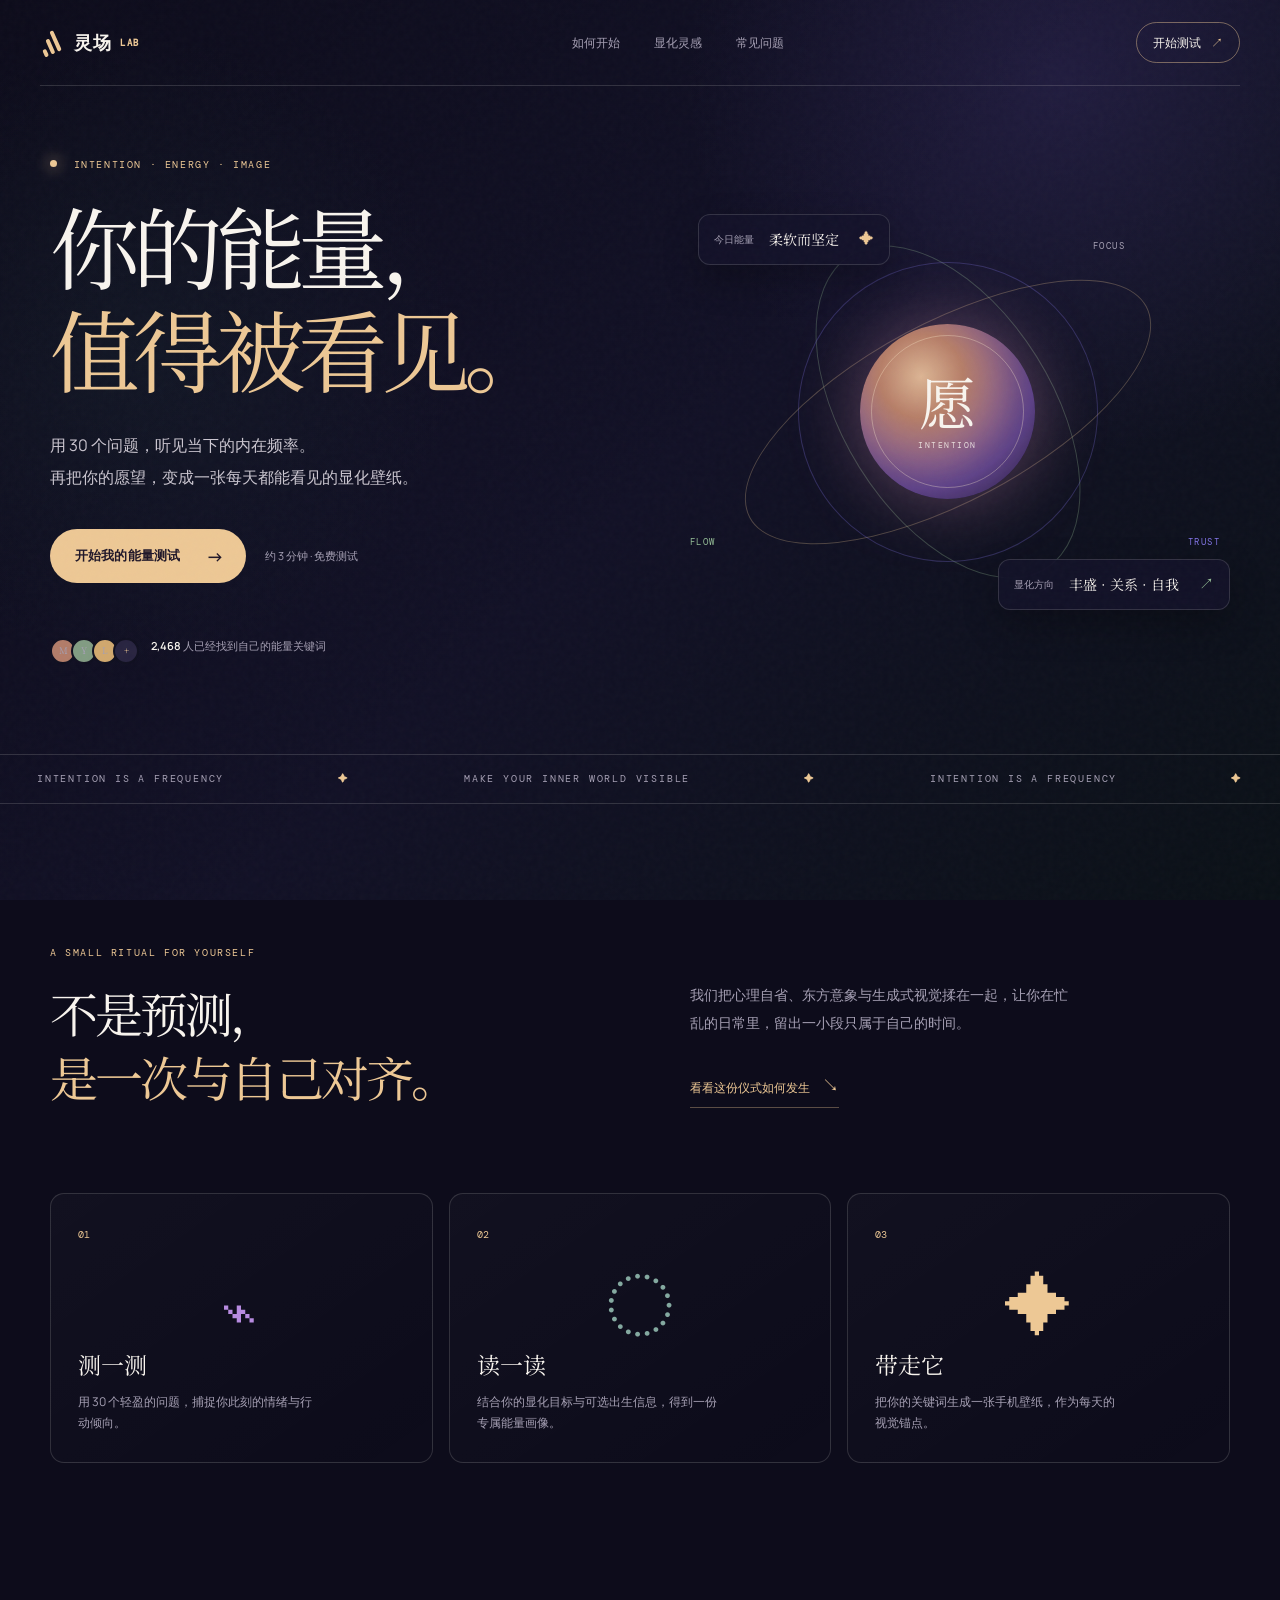
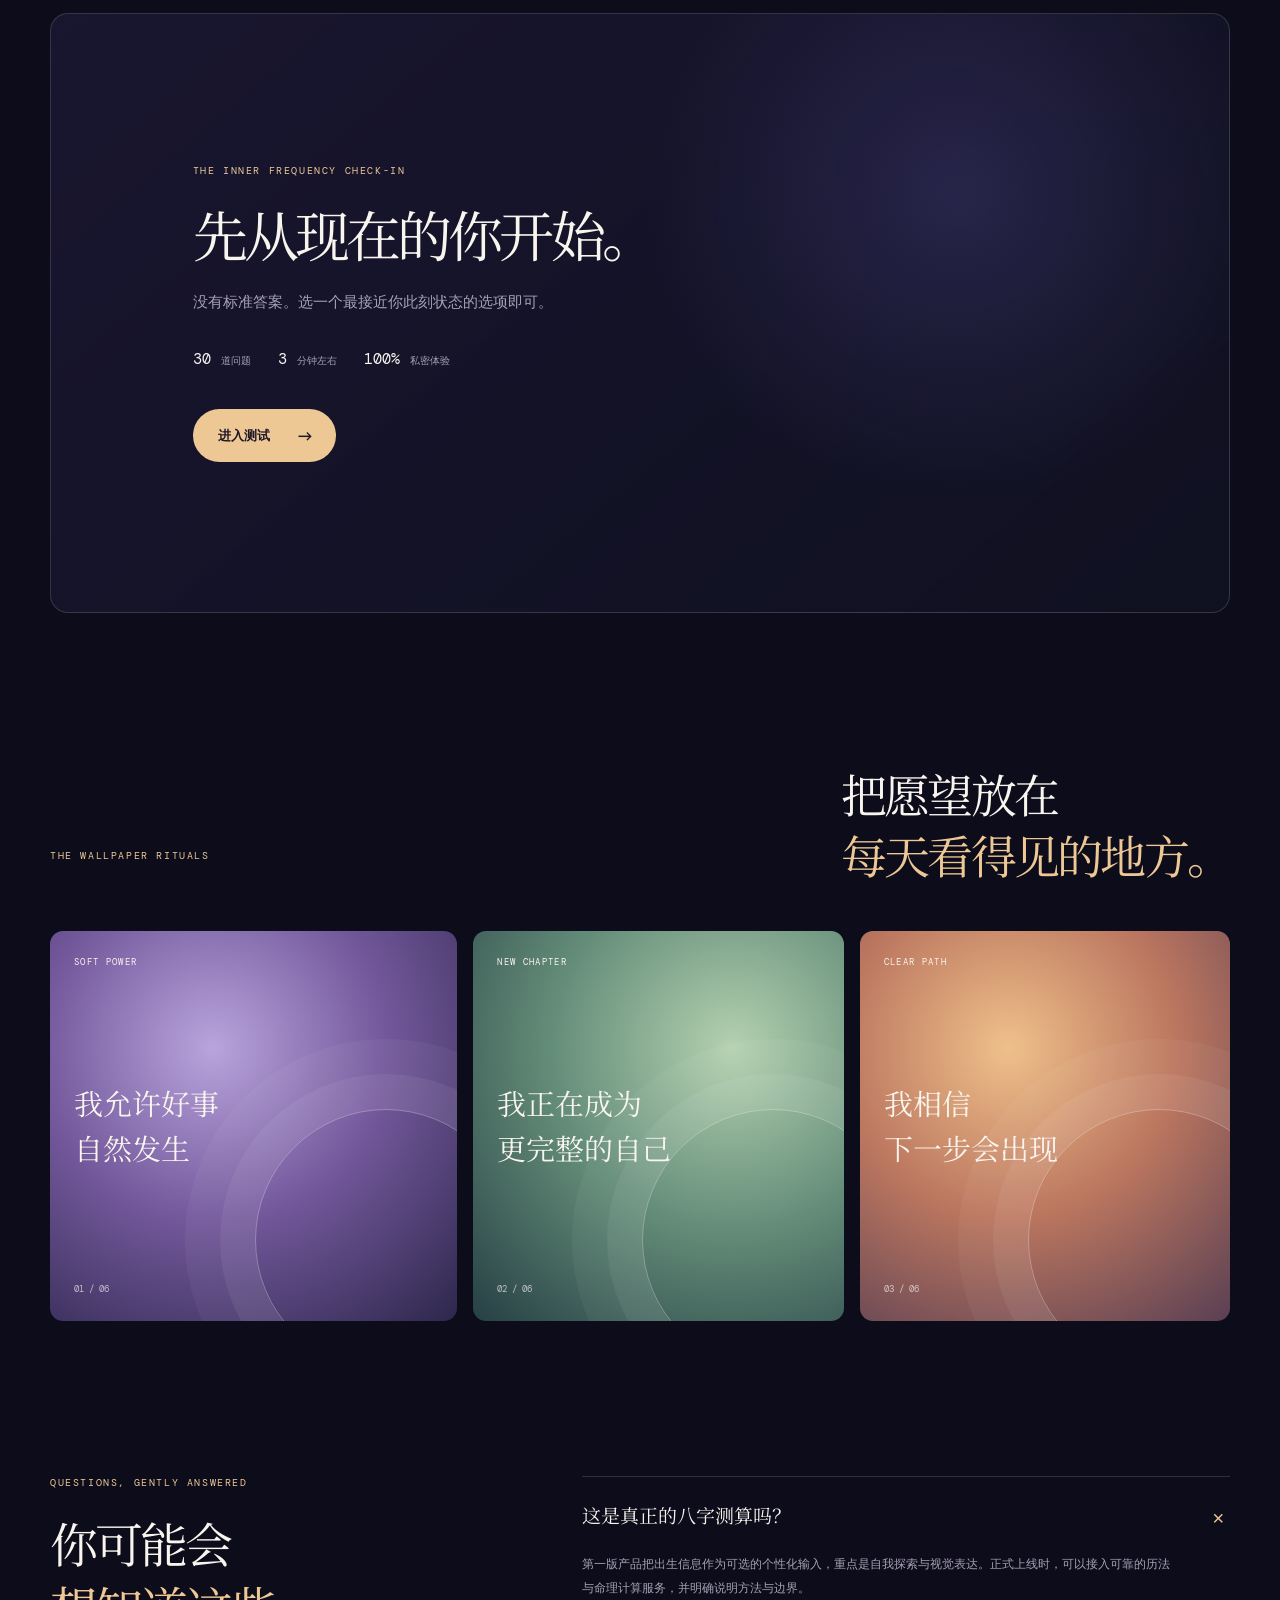
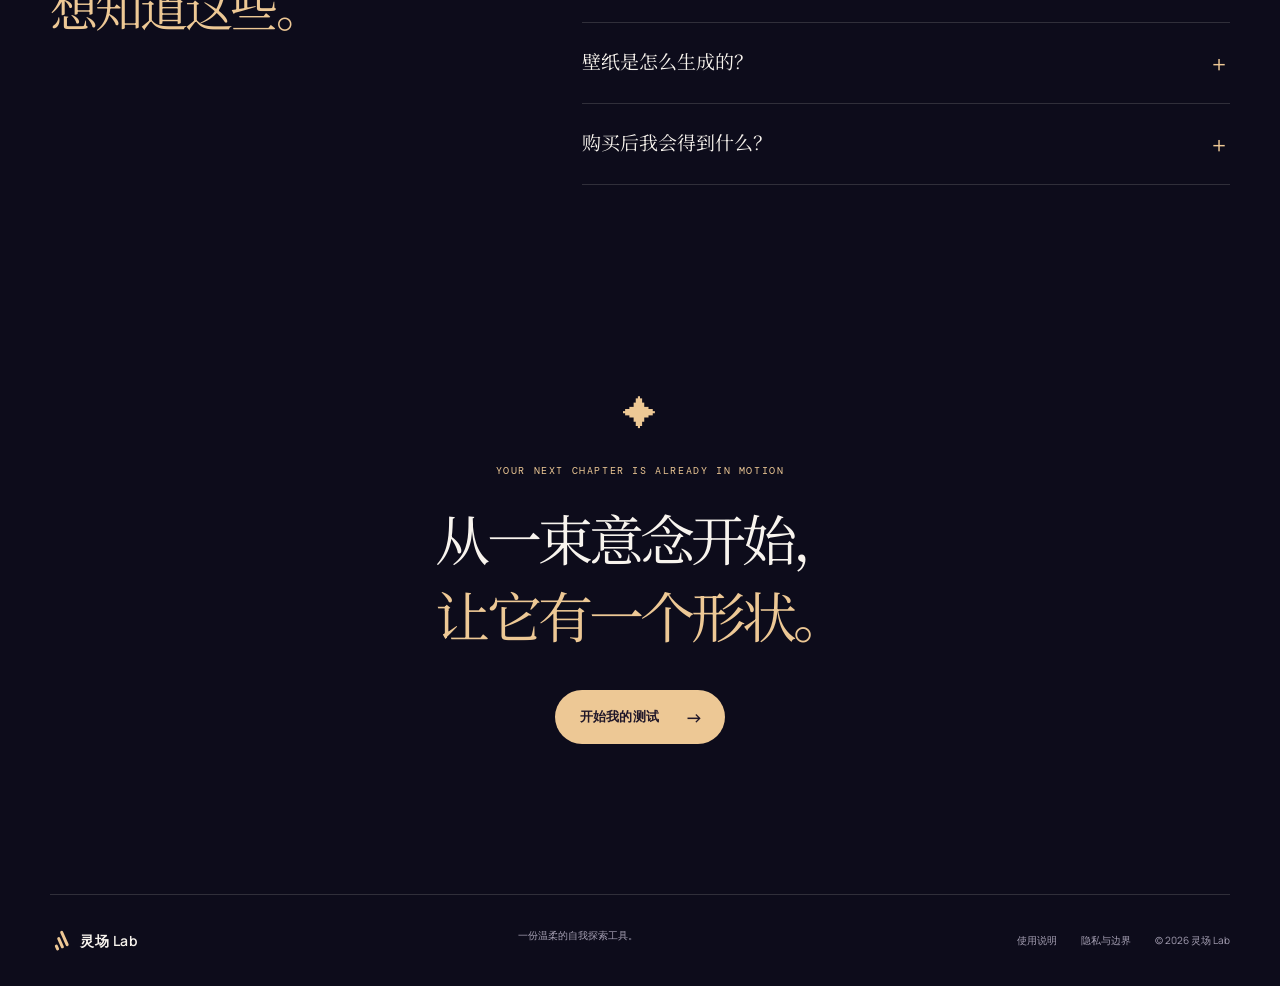
==== commit b9a402c9: "Version personalized wallpaper assets" ====
--- a/lingchang-lab-mvp/index.html
+++ b/lingchang-lab-mvp/index.html
@@ -6,7 +6,7 @@
     <meta name="theme-color" content="#0d0c1b" />
     <meta name="description" content="灵场 Lab：用一组自我探索问题，生成属于你的显化能量壁纸。" />
     <title>灵场 Lab · 你的能量，值得被看见</title>
-    <link rel="stylesheet" href="styles.css" />
+    <link rel="stylesheet" href="styles.css?v=personalized-4" />
   </head>
   <body>
     <div class="noise" aria-hidden="true"></div>
@@ -105,7 +105,7 @@
         <div class="result-panel hidden" id="result-panel">
           <div class="result-heading"><div><p class="eyebrow">YOUR INNER FREQUENCY MAP</p><h2>你正在靠近<br /><em>流动的丰盛。</em></h2></div><span class="result-date">05 NOV 2026</span></div>
           <div class="result-grid">
-            <div class="energy-card"><div class="energy-ring"><span id="energy-score">78</span><small>ENERGY<br />INDEX</small></div><p>你的能量关键词</p><h3 id="energy-keywords">流动 · 信任 · 展开</h3><div class="meter"><span></span></div><small class="muted">现在的你，正在从“用力证明”走向“允许发生”。</small></div>
+            <div class="energy-card"><div class="energy-ring"><span id="energy-score">78</span><small>ENERGY<br />INDEX</small></div><p>你的能量关键词</p><h3 id="energy-keywords">流动 · 信任 · 展开</h3><div class="meter"><span></span></div><small class="muted">现在的你，正在从“用力证明”走向“允许发生”。</small><small class="recipe-note" id="recipe-note">视觉配方：深海星象 · 低速流动</small></div>
             <div class="wallpaper-card"><div class="wallpaper-art motion-on" id="wallpaper-art" aria-label="你的专属空灵星象花园壁纸预览"><span class="wallpaper-star star-a"></span><span class="wallpaper-star star-b"></span><span class="wallpaper-star star-c"></span><span class="wallpaper-star star-d"></span><span class="wallpaper-petal petal-a"></span><span class="wallpaper-petal petal-b"></span><span class="wallpaper-petal petal-c"></span><div class="wallpaper-orb"><span class="orb-halo"></span><span class="orb-core"></span></div><div class="wallpaper-constellation"><i></i><i></i><i></i><i></i><i></i><i></i></div></div><div class="wallpaper-info"><div><span>你的专属显化壁纸</span><strong>静态高清版 + 轻动态版</strong></div><div class="wallpaper-actions"><button class="download-button" type="button" id="download-wallpaper">保存静态 PNG ↘</button><button class="download-button motion-download" type="button" id="download-motion">导出动态 WebM ↘</button></div></div></div>
           </div>
           <div class="result-bottom"><div class="ritual-note"><span class="note-icon">☼</span><div><strong>给你的一个小仪式</strong><p>每天第一次看到这张壁纸时，闭上眼睛三秒，问自己：今天我愿意接收什么？</p></div></div><div class="offer-card"><span class="offer-tag">FOUNDING EDITION</span><h3>把这份能量带走</h3><p>高清壁纸 · 完整能量报告 · 7 天显化提示</p><div class="offer-price"><strong>¥29</strong><s>¥49</s><button type="button" class="primary-button" id="buy-button">解锁完整版本 <span>→</span></button></div></div></div>
@@ -125,7 +125,7 @@
 
     <footer class="site-footer section-shell"><div class="footer-brand"><span class="brand-mark"><i></i><i></i><i></i></span><span>灵场 Lab</span></div><p>一份温柔的自我探索工具。</p><div class="footer-links"><a href="#faq">使用说明</a><a href="#faq">隐私与边界</a><span>© 2026 灵场 Lab</span></div></footer>
     <div class="toast" id="toast" role="status" aria-live="polite"></div>
-    <script src="app.js"></script>
+    <script src="app.js?v=personalized-4"></script>
   </body>
 </html>
 
--- a/lingchang-lab-mvp/styles.css
+++ b/lingchang-lab-mvp/styles.css
@@ -44,4 +44,36 @@
 .closing{text-align:center;padding:50px 0 150px}.closing-symbol{font-size:34px;color:var(--gold);margin-bottom:23px}.closing h2{font-family:var(--serif);font-size:55px;line-height:1.4;letter-spacing:-.07em;margin:0 0 37px}.site-footer{border-top:1px solid var(--line);min-height:92px;display:flex;align-items:center;justify-content:space-between;color:var(--muted);font-size:10px}.footer-brand{color:var(--ink);font-size:14px}.footer-brand .brand-mark{transform:rotate(-24deg) scale(.75);margin-right:-4px}.footer-links{display:flex;gap:24px}.toast{position:fixed;left:50%;bottom:26px;transform:translate(-50%,20px);opacity:0;pointer-events:none;padding:12px 20px;border:1px solid rgba(237,200,149,.45);border-radius:99px;background:#1c1930;color:var(--ink);font-size:12px;z-index:20;transition:.3s ease}.toast.show{opacity:1;transform:translate(-50%,0)}
 @media (max-width:900px){.section-shell,.site-header{width:min(100% - 40px,680px)}.main-nav{display:none}.hero{grid-template-columns:1fr;padding-top:55px}.hero-orbit{height:420px;order:-1}.hero-copy{text-align:center}.hero-actions,.hero-proof{justify-content:center}.intro,.faq{grid-template-columns:1fr;gap:35px}.intro{padding-top:100px}.steps{padding-bottom:100px}.profile-panel{grid-template-columns:1fr;gap:35px;padding:55px 8%}.quiz-intro,.quiz-panel{padding-left:8%;padding-right:8%}.result-grid,.result-bottom{grid-template-columns:1fr}.ritual-gallery{grid-template-columns:1fr 1fr}.ritual-tile:first-child{grid-column:span 2}.faq{gap:50px}.site-footer{flex-wrap:wrap;gap:15px;padding:25px 0}}
 @media (max-width:580px){.section-shell,.site-header{width:calc(100% - 32px)}.site-header{height:72px}.header-cta{padding:8px 11px;font-size:10px}.hero{padding:48px 0 70px;min-height:0}.hero-orbit{height:340px;transform:scale(.76);margin:-20px -20px}.hero-lede{font-size:14px}.hero-actions{flex-direction:column;gap:14px}.hero-proof{margin-top:40px}.floating-card{transform:scale(.82)}.card-top{left:-4px}.card-bottom{right:-20px}.section-heading h2,.quiz-intro h2{font-size:38px}.steps{grid-template-columns:1fr;gap:10px;padding-bottom:85px}.step-card{min-height:220px}.step-icon{height:68px}.quiz-section{padding-bottom:90px}.quiz-intro,.quiz-panel,.profile-panel,.loading-panel,.result-panel{min-height:550px}.quiz-intro{padding:70px 25px}.quiz-meta{gap:12px}.quiz-panel{padding:33px 20px}.progress-line{margin-bottom:45px}.question-card h3{font-size:26px}.answer-list{grid-template-columns:1fr}.answer-button{min-height:0}.profile-panel{padding:48px 23px}.profile-copy h2,.loading-panel h2,.result-heading h2{font-size:37px}.form-row{grid-template-columns:1fr}.form-actions{align-items:flex-start;flex-direction:column-reverse;gap:12px}.form-actions .primary-button{width:100%}.loading-steps{flex-direction:column;gap:8px}.result-panel{padding:42px 18px}.result-heading{margin-bottom:32px}.result-date{font-size:8px}.wallpaper-art{height:315px}.wallpaper-info{align-items:flex-start;gap:12px;padding:17px;flex-direction:column}.download-button{width:100%}.rituals .section-heading{display:block}.ritual-gallery{grid-template-columns:1fr;}.ritual-tile:first-child{grid-column:auto}.ritual-tile{height:290px}.faq{padding-bottom:90px}.closing{padding-bottom:95px}.closing h2{font-size:39px}.site-footer{display:grid;grid-template-columns:1fr 1fr}.footer-links{grid-column:span 2;gap:12px;flex-wrap:wrap}.hero-sun{width:145px;height:145px}.hero-sun span{font-size:47px}.orbit-one{width:380px}.orbit-two{width:310px}.orbit-three{width:260px}}
+
+/* Celestial botanical wallpaper system: soft light, low-contrast lines, no embedded copy. */
+.wallpaper-art{background:radial-gradient(circle at 27% 24%,#c9d8ff 0,#5b75bb 22%,transparent 48%),radial-gradient(circle at 74% 76%,#202c65 0,#151b46 50%,#0a102b 100%);}
+.wallpaper-art.motion-on:before,.wallpaper-art.motion-on:after{animation:orbit-drift 11s ease-in-out infinite alternate;transform-origin:50% 50%;}
+.wallpaper-art.motion-on:after{animation-name:orbit-drift-reverse;animation-duration:15s;}
+.wallpaper-art[data-palette="pastel"]{background:radial-gradient(circle at 28% 22%,#fff9f2 0,#e8dff5 26%,transparent 50%),radial-gradient(circle at 70% 78%,#d4efe6 0,#f4e8ec 43%,#fffaf4 100%);}
+.wallpaper-art[data-palette="lavender"]{background:radial-gradient(circle at 30% 25%,#f5d9ee 0,#a891ca 25%,transparent 51%),radial-gradient(circle at 72% 77%,#8b7aaf 0,#302956 48%,#17152f 100%);}
+.wallpaper-art[data-palette="amber"]{background:radial-gradient(circle at 28% 23%,#f5d9a5 0,#b47778 24%,transparent 50%),radial-gradient(circle at 70% 78%,#41576c 0,#27294c 47%,#171525 100%);}
+.wallpaper-art:before{width:455px;height:190px;border-color:rgba(223,239,255,.48);box-shadow:0 0 24px rgba(183,219,255,.16);}
+.wallpaper-art:after{width:340px;height:280px;border-color:rgba(215,224,255,.34);box-shadow:0 0 28px rgba(202,193,255,.14);}
+.wallpaper-orb{width:205px;height:205px;background:radial-gradient(circle at 34% 26%,rgba(255,255,255,.92) 0,rgba(181,220,255,.86) 17%,rgba(111,144,214,.9) 45%,rgba(30,43,102,.96) 78%,rgba(14,19,54,1) 100%);box-shadow:0 0 70px rgba(180,214,255,.42),inset -22px -24px 35px rgba(33,38,99,.28);}
+.wallpaper-art[data-palette="pastel"] .wallpaper-orb{background:radial-gradient(circle at 34% 26%,#fffdf9 0,#f7e3ed 23%,#d6c9eb 53%,#9ac8bd 100%);box-shadow:0 0 70px rgba(238,216,228,.62),inset -24px -25px 32px rgba(165,202,192,.24);}
+.wallpaper-art[data-palette="lavender"] .wallpaper-orb{background:radial-gradient(circle at 34% 26%,#fff4fb 0,#e3b7df 24%,#9f86c5 58%,#302857 100%);box-shadow:0 0 70px rgba(235,188,229,.45);}
+.wallpaper-art[data-palette="amber"] .wallpaper-orb{background:radial-gradient(circle at 34% 26%,#fff0c7 0,#efbe96 24%,#b37386 56%,#3e315b 100%);box-shadow:0 0 70px rgba(247,201,150,.45);}
+.wallpaper-art.motion-on .wallpaper-orb{animation:orb-breathe 5.8s ease-in-out infinite;}
+.orb-halo{position:absolute;inset:18px;border:1px solid rgba(255,255,255,.42);border-radius:50%;box-shadow:0 0 0 12px rgba(255,255,255,.06),0 0 0 26px rgba(226,240,255,.08);}
+.orb-core{width:31px;height:31px;border-radius:50%;background:rgba(255,255,255,.58);box-shadow:0 0 34px 12px rgba(255,255,255,.52);}
+.wallpaper-constellation{position:absolute;width:75%;height:60%;border:1px solid rgba(237,242,255,.2);border-radius:50%;transform:rotate(-26deg);opacity:.75;}
+.wallpaper-constellation:before{content:'';position:absolute;inset:18% 12%;border:1px solid rgba(237,242,255,.17);border-radius:50%;}
+.wallpaper-constellation i{position:absolute;width:4px;height:4px;border-radius:50%;background:#fff5cf;box-shadow:0 0 9px 3px rgba(255,245,207,.48);}
+.wallpaper-constellation i:nth-child(1){left:18%;top:26%}.wallpaper-constellation i:nth-child(2){left:37%;top:15%;background:#d6f0ff}.wallpaper-constellation i:nth-child(3){right:22%;top:31%;background:#f3d7f5}.wallpaper-constellation i:nth-child(4){right:17%;bottom:23%;background:#fff}.wallpaper-constellation i:nth-child(5){left:31%;bottom:18%;background:#c8f1df}.wallpaper-constellation i:nth-child(6){left:12%;bottom:34%;background:#f8d8c7}
+.wallpaper-star{display:block;width:4px;height:4px;border-radius:50%;background:#fff7cc;box-shadow:0 0 9px 3px rgba(255,247,204,.72);z-index:2;animation:star-flicker 3.4s ease-in-out infinite;}
+.star-a{top:18%;left:19%}.star-b{right:18%;bottom:23%;background:#cae9ff;box-shadow:0 0 9px 3px rgba(202,233,255,.7);animation-delay:1.1s}.star-c{top:31%;right:27%;background:#f5d6ec;box-shadow:0 0 9px 3px rgba(245,214,236,.66);animation-delay:1.8s}.star-d{left:23%;bottom:17%;background:#c9f0df;box-shadow:0 0 9px 3px rgba(201,240,223,.7);animation-delay:2.3s}
+.wallpaper-petal{position:absolute;width:13px;height:22px;border:1px solid rgba(252,240,233,.5);border-radius:75% 25% 75% 25%;z-index:2;opacity:.7;transform:rotate(35deg);animation:petal-float 8s ease-in-out infinite;}.petal-a{top:27%;right:14%;background:rgba(240,194,205,.22)}.petal-b{bottom:29%;left:16%;background:rgba(200,232,222,.22);animation-delay:2.1s;transform:rotate(-21deg) scale(.82)}.petal-c{top:19%;left:34%;background:rgba(250,220,168,.16);animation-delay:4.2s;transform:rotate(54deg) scale(.68)}
+.wallpaper-actions{display:flex;gap:8px;align-items:center}.motion-download{border-color:rgba(193,224,255,.5);color:#cbe4ff}.motion-download:hover{background:#cbe4ff;color:#162043}
+@keyframes orbit-drift{0%{transform:rotate(34deg) translate3d(-3px,3px,0)}100%{transform:rotate(48deg) translate3d(5px,-4px,0)}}
+@keyframes orbit-drift-reverse{0%{transform:rotate(-45deg) translate3d(4px,-2px,0)}100%{transform:rotate(-32deg) translate3d(-4px,5px,0)}}
+@keyframes orb-breathe{0%,100%{transform:scale(.98);filter:saturate(.95) brightness(.98)}50%{transform:scale(1.035);filter:saturate(1.08) brightness(1.08)}}
+@keyframes star-flicker{0%,100%{opacity:.4;transform:scale(.8)}42%{opacity:1;transform:scale(1.25)}66%{opacity:.62;transform:scale(.95)}}
+@keyframes petal-float{0%,100%{transform:translate3d(0,0,0) rotate(35deg)}50%{transform:translate3d(10px,-12px,0) rotate(56deg)}}
+@media (max-width:580px){.wallpaper-actions{width:100%;flex-direction:column;gap:8px}.wallpaper-actions .download-button{width:100%}.wallpaper-constellation{width:86%}}
+.recipe-note{display:block;margin-top:15px;color:var(--gold);font-family:var(--mono);font-size:9px;letter-spacing:.06em}.wallpaper-art:before{transform:rotate(var(--orbit-tilt,42deg));}.wallpaper-art:after{transform:rotate(var(--orbit-tilt-neg,-42deg));}.wallpaper-constellation{transform:rotate(var(--constellation-tilt,-23deg));}.wallpaper-art.motion-on .wallpaper-orb{animation-duration:var(--motion-speed,5.8s);transform:scale(var(--orb-scale,1));}
 
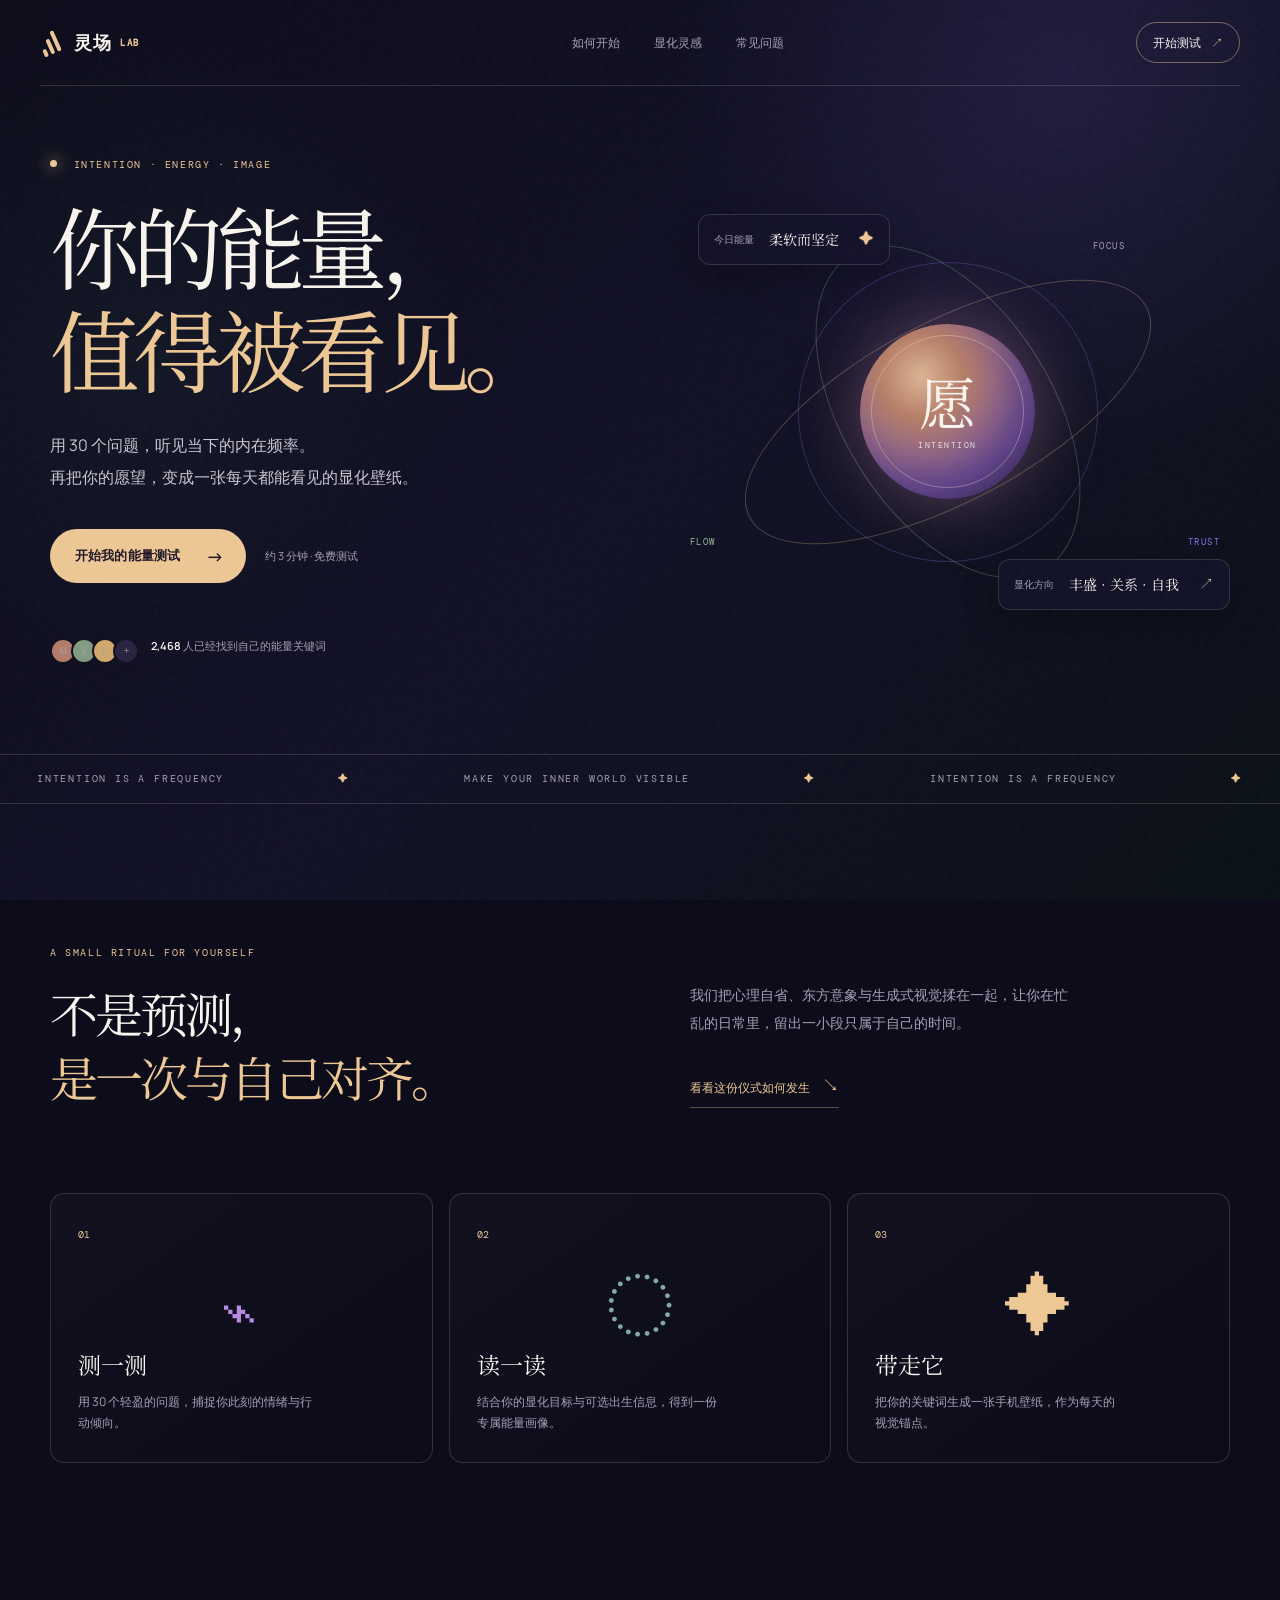
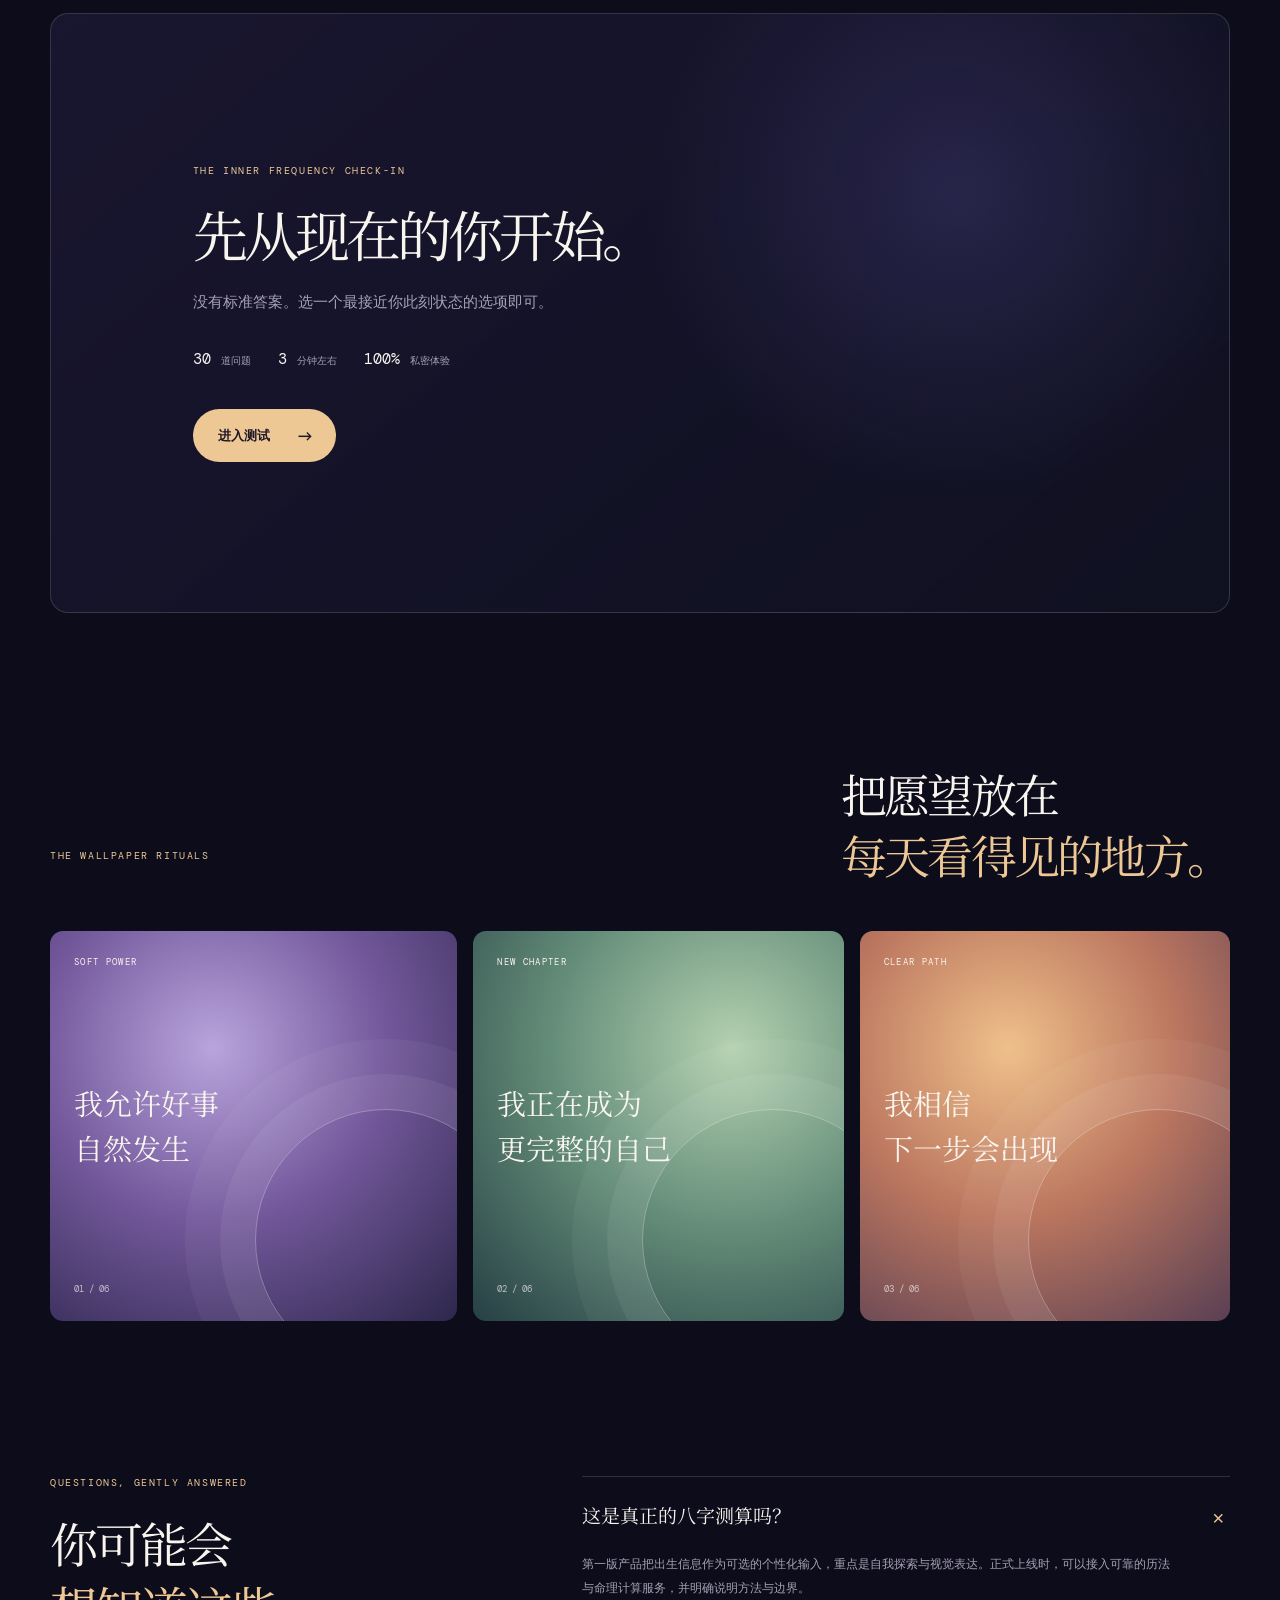
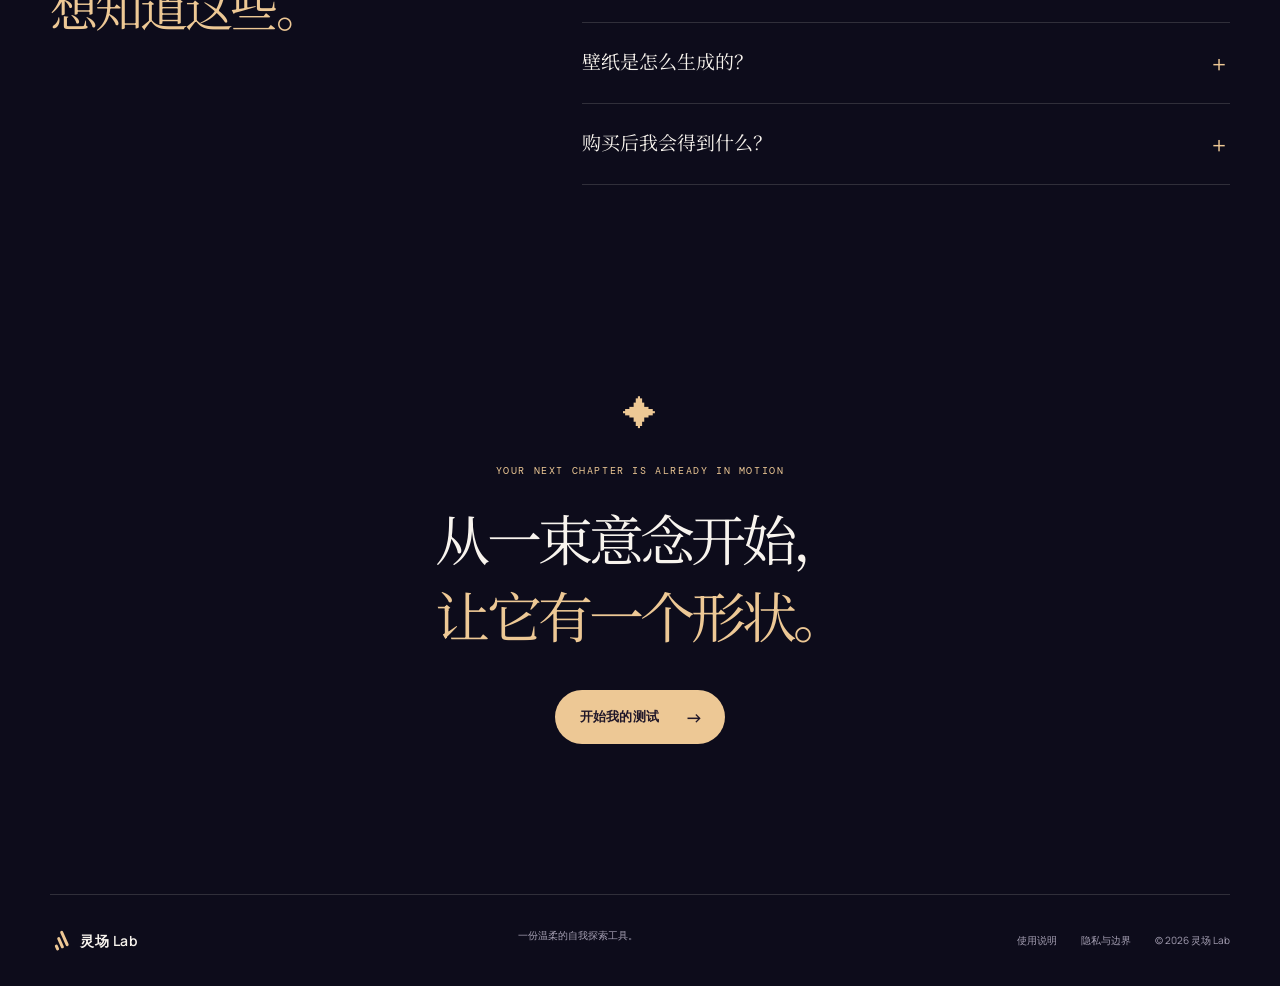
==== commit fdee9959: "Render selected wallpaper library asset in preview" ====
--- a/lingchang-lab-mvp/index.html
+++ b/lingchang-lab-mvp/index.html
@@ -6,7 +6,7 @@
     <meta name="theme-color" content="#0d0c1b" />
     <meta name="description" content="灵场 Lab：用一组自我探索问题，生成属于你的显化能量壁纸。" />
     <title>灵场 Lab · 你的能量，值得被看见</title>
-    <link rel="stylesheet" href="styles.css?v=personalized-4" />
+    <link rel="stylesheet" href="styles.css?v=library-1" />
   </head>
   <body>
     <div class="noise" aria-hidden="true"></div>
@@ -105,8 +105,8 @@
         <div class="result-panel hidden" id="result-panel">
           <div class="result-heading"><div><p class="eyebrow">YOUR INNER FREQUENCY MAP</p><h2>你正在靠近<br /><em>流动的丰盛。</em></h2></div><span class="result-date">05 NOV 2026</span></div>
           <div class="result-grid">
-            <div class="energy-card"><div class="energy-ring"><span id="energy-score">78</span><small>ENERGY<br />INDEX</small></div><p>你的能量关键词</p><h3 id="energy-keywords">流动 · 信任 · 展开</h3><div class="meter"><span></span></div><small class="muted">现在的你，正在从“用力证明”走向“允许发生”。</small><small class="recipe-note" id="recipe-note">视觉配方：深海星象 · 低速流动</small></div>
-            <div class="wallpaper-card"><div class="wallpaper-art motion-on" id="wallpaper-art" aria-label="你的专属空灵星象花园壁纸预览"><span class="wallpaper-star star-a"></span><span class="wallpaper-star star-b"></span><span class="wallpaper-star star-c"></span><span class="wallpaper-star star-d"></span><span class="wallpaper-petal petal-a"></span><span class="wallpaper-petal petal-b"></span><span class="wallpaper-petal petal-c"></span><div class="wallpaper-orb"><span class="orb-halo"></span><span class="orb-core"></span></div><div class="wallpaper-constellation"><i></i><i></i><i></i><i></i><i></i><i></i></div></div><div class="wallpaper-info"><div><span>你的专属显化壁纸</span><strong>静态高清版 + 轻动态版</strong></div><div class="wallpaper-actions"><button class="download-button" type="button" id="download-wallpaper">保存静态 PNG ↘</button><button class="download-button motion-download" type="button" id="download-motion">导出动态 WebM ↘</button></div></div></div>
+            <div class="energy-card"><div class="energy-ring"><span id="energy-score">78</span><small>ENERGY<br />INDEX</small></div><p>你的能量关键词</p><h3 id="energy-keywords">流动 · 信任 · 展开</h3><div class="meter"><span></span></div><small class="muted">现在的你，正在从“用力证明”走向“允许发生”。</small><small class="recipe-note" id="recipe-note">素材库抽取：等待你的专属画面</small></div>
+            <div class="wallpaper-card"><div class="wallpaper-art motion-on" id="wallpaper-art" aria-label="你的专属素材库壁纸预览"><canvas id="wallpaper-canvas" width="1170" height="2532"></canvas><span class="wallpaper-library-badge" id="wallpaper-library-badge">素材库抽取中</span></div><div class="wallpaper-info"><div><span>你的专属显化壁纸</span><strong>素材库抽取 · 静态高清版 + 轻动态版</strong></div><div class="wallpaper-actions"><button class="download-button" type="button" id="download-wallpaper">保存静态 PNG ↘</button><button class="download-button motion-download" type="button" id="download-motion">导出动态 WebM ↘</button></div></div></div>
           </div>
           <div class="result-bottom"><div class="ritual-note"><span class="note-icon">☼</span><div><strong>给你的一个小仪式</strong><p>每天第一次看到这张壁纸时，闭上眼睛三秒，问自己：今天我愿意接收什么？</p></div></div><div class="offer-card"><span class="offer-tag">FOUNDING EDITION</span><h3>把这份能量带走</h3><p>高清壁纸 · 完整能量报告 · 7 天显化提示</p><div class="offer-price"><strong>¥29</strong><s>¥49</s><button type="button" class="primary-button" id="buy-button">解锁完整版本 <span>→</span></button></div></div></div>
           <p class="disclaimer">灵场 Lab 是一项用于自我探索与视觉仪式的创意体验，不提供科学、医学、心理诊断、投资或结果保证。</p>
@@ -125,7 +125,7 @@
 
     <footer class="site-footer section-shell"><div class="footer-brand"><span class="brand-mark"><i></i><i></i><i></i></span><span>灵场 Lab</span></div><p>一份温柔的自我探索工具。</p><div class="footer-links"><a href="#faq">使用说明</a><a href="#faq">隐私与边界</a><span>© 2026 灵场 Lab</span></div></footer>
     <div class="toast" id="toast" role="status" aria-live="polite"></div>
-    <script src="app.js?v=personalized-4"></script>
+    <script src="app.js?v=library-1"></script>
   </body>
 </html>
 
